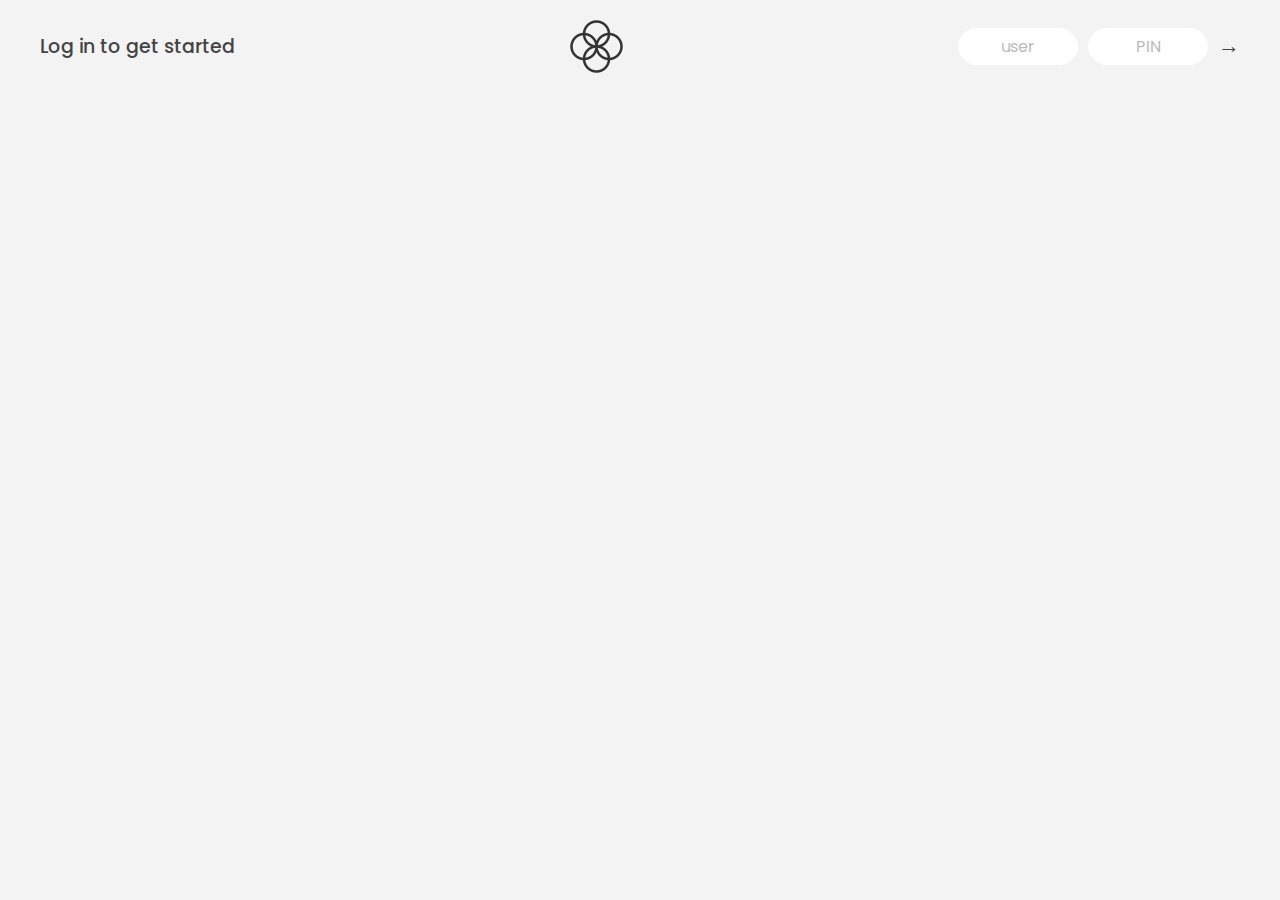
==== index.html @ 4aea22a8 "upload bankist app" ====
<!DOCTYPE html>
<html lang="en">
  <head>
    <meta charset="UTF-8" />
    <meta name="viewport" content="width=device-width, initial-scale=1.0" />
    <meta http-equiv="X-UA-Compatible" content="ie=edge" />
    <link rel="shortcut icon" type="image/png" href="/icon.png" />

    <link
      href="https://fonts.googleapis.com/css?family=Poppins:400,500,600&display=swap"
      rel="stylesheet"
    />

    <link rel="stylesheet" href="style.css" />
    <title>Bankist</title>
  </head>
  <body>
    <!-- TOP NAVIGATION -->
    <nav>
      <p class="welcome">Log in to get started</p>
      <img src="logo.png" alt="Logo" class="logo" />
      <form class="login">
        <input
          type="text"
          placeholder="user"
          class="login__input login__input--user"
        />
        <!-- In practice, use type="password" -->
        <input
          type="text"
          placeholder="PIN"
          maxlength="4"
          class="login__input login__input--pin"
        />
        <button class="login__btn">&rarr;</button>
      </form>
    </nav>

    <main class="app">
      <!-- BALANCE -->
      <div class="balance">
        <div>
          <p class="balance__label">Current balance</p>
          <p class="balance__date">
            As of <span class="date">05/03/2037</span>
          </p>
        </div>
        <p class="balance__value">0000€</p>
      </div>

      <!-- MOVEMENTS -->
      <div class="movements">
        <div class="movements__row">
          <div class="movements__type movements__type--deposit">2 deposit</div>
          <div class="movements__date">3 days ago</div>
          <div class="movements__value">4 000€</div>
        </div>
        <div class="movements__row">
          <div class="movements__type movements__type--withdrawal">
            1 withdrawal
          </div>
          <div class="movements__date">24/01/2037</div>
          <div class="movements__value">-378€</div>
        </div>
      </div>

      <!-- SUMMARY -->
      <div class="summary">
        <p class="summary__label">In</p>
        <p class="summary__value summary__value--in">0000€</p>
        <p class="summary__label">Out</p>
        <p class="summary__value summary__value--out">0000€</p>
        <p class="summary__label">Interest</p>
        <p class="summary__value summary__value--interest">0000€</p>
        <button class="btn--sort">&downarrow; SORT</button>
      </div>

      <!-- OPERATION: TRANSFERS -->
      <div class="operation operation--transfer">
        <h2>Transfer money</h2>
        <form class="form form--transfer">
          <input type="text" class="form__input form__input--to" />
          <input type="number" class="form__input form__input--amount" />
          <button class="form__btn form__btn--transfer">&rarr;</button>
          <label class="form__label">Transfer to</label>
          <label class="form__label">Amount</label>
        </form>
      </div>

      <!-- OPERATION: LOAN -->
      <div class="operation operation--loan">
        <h2>Request loan</h2>
        <form class="form form--loan">
          <input type="number" class="form__input form__input--loan-amount" />
          <button class="form__btn form__btn--loan">&rarr;</button>
          <label class="form__label form__label--loan">Amount</label>
        </form>
      </div>

      <!-- OPERATION: CLOSE -->
      <div class="operation operation--close">
        <h2>Close account</h2>
        <form class="form form--close">
          <input type="text" class="form__input form__input--user" />
          <input
            type="password"
            maxlength="6"
            class="form__input form__input--pin"
          />
          <button class="form__btn form__btn--close">&rarr;</button>
          <label class="form__label">Confirm user</label>
          <label class="form__label">Confirm PIN</label>
        </form>
      </div>

      <!-- LOGOUT TIMER -->
      <p class="logout-timer">
        You will be logged out in <span class="timer">05:00</span>
      </p>
    </main>

    <!-- <footer>
      &copy; by Jonas Schmedtmann. Don't claim as your own :)
    </footer> -->

    <script src="./script.js"></script>
  </body>
</html>
---- style.css ----
/*
 * Use this CSS to learn some intersting techniques,
 * in case you're wondering how I built the UI.
 * Have fun! 😁
 */

* {
  margin: 0;
  padding: 0;
  box-sizing: inherit;
}

html {
  font-size: 62.5%;
  box-sizing: border-box;
}

body {
  font-family: 'Poppins', sans-serif;
  color: #444;
  background-color: #f3f3f3;
  height: 100vh;
  padding: 2rem;
}

nav {
  display: flex;
  justify-content: space-between;
  align-items: center;
  padding: 0 2rem;
}

.welcome {
  font-size: 1.9rem;
  font-weight: 500;
}

.logo {
  height: 5.25rem;
}

.login {
  display: flex;
}

.login__input {
  border: none;
  padding: 0.5rem 2rem;
  font-size: 1.6rem;
  font-family: inherit;
  text-align: center;
  width: 12rem;
  border-radius: 10rem;
  margin-right: 1rem;
  color: inherit;
  border: 1px solid #fff;
  transition: all 0.3s;
}

.login__input:focus {
  outline: none;
  border: 1px solid #ccc;
}

.login__input::placeholder {
  color: #bbb;
}

.login__btn {
  border: none;
  background: none;
  font-size: 2.2rem;
  color: inherit;
  cursor: pointer;
  transition: all 0.3s;
}

.login__btn:hover,
.login__btn:focus,
.btn--sort:hover,
.btn--sort:focus {
  outline: none;
  color: #777;
}

/* MAIN */
.app {
  position: relative;
  max-width: 100rem;
  margin: 4rem auto;
  display: grid;
  grid-template-columns: 4fr 3fr;
  grid-template-rows: auto repeat(3, 15rem) auto;
  gap: 2rem;

  /* NOTE This creates the fade in/out anumation */
  opacity: 0;
  transition: all 1s;
}

.balance {
  grid-column: 1 / span 2;
  display: flex;
  align-items: flex-end;
  justify-content: space-between;
  margin-bottom: 2rem;
}

.balance__label {
  font-size: 2.2rem;
  font-weight: 500;
  margin-bottom: -0.2rem;
}

.balance__date {
  font-size: 1.4rem;
  color: #888;
}

.balance__value {
  font-size: 4.5rem;
  font-weight: 400;
}

/* MOVEMENTS */
.movements {
  grid-row: 2 / span 3;
  background-color: #fff;
  border-radius: 1rem;
  overflow: scroll;
}
.movements::-webkit-scrollbar {
  display: none;
}

.movements__row {
  padding: 2.25rem 4rem;
  display: flex;
  align-items: center;
  border-bottom: 1px solid #eee;
}

.movements__type {
  font-size: 1.1rem;
  text-transform: uppercase;
  font-weight: 500;
  color: #fff;
  padding: 0.1rem 1rem;
  border-radius: 10rem;
  margin-right: 2rem;
}

.movements__date {
  font-size: 1.1rem;
  text-transform: uppercase;
  font-weight: 500;
  color: #666;
}

.movements__type--deposit {
  background-image: linear-gradient(to top left, #39b385, #9be15d);
}

.movements__type--withdrawal {
  background-image: linear-gradient(to top left, #e52a5a, #ff585f);
}

.movements__value {
  font-size: 1.7rem;
  margin-left: auto;
}

/* SUMMARY */
.summary {
  grid-row: 5 / 6;
  display: flex;
  align-items: baseline;
  padding: 0 0.3rem;
  margin-top: 1rem;
}

.summary__label {
  font-size: 1.2rem;
  font-weight: 500;
  text-transform: uppercase;
  margin-right: 0.8rem;
}

.summary__value {
  font-size: 2.2rem;
  margin-right: 2.5rem;
}

.summary__value--in,
.summary__value--interest {
  color: #66c873;
}

.summary__value--out {
  color: #f5465d;
}

.btn--sort {
  margin-left: auto;
  border: none;
  background: none;
  font-size: 1.3rem;
  font-weight: 500;
  cursor: pointer;
}

/* OPERATIONS */
.operation {
  border-radius: 1rem;
  padding: 3rem 4rem;
  color: #333;
}

.operation--transfer {
  background-image: linear-gradient(to top left, #ffb003, #ffcb03);
}

.operation--loan {
  background-image: linear-gradient(to top left, #39b385, #9be15d);
}

.operation--close {
  background-image: linear-gradient(to top left, #e52a5a, #ff585f);
}

h2 {
  margin-bottom: 1.5rem;
  font-size: 1.7rem;
  font-weight: 600;
  color: #333;
}

.form {
  display: grid;
  grid-template-columns: 2.5fr 2.5fr 1fr;
  grid-template-rows: auto auto;
  gap: 0.4rem 1rem;
}

/* Exceptions for interst */
.form.form--loan {
  grid-template-columns: 2.5fr 1fr 2.5fr;
}
.form__label--loan {
  grid-row: 2;
}
/* End exceptions */

.form__input {
  width: 100%;
  border: none;
  background-color: rgba(255, 255, 255, 0.4);
  font-family: inherit;
  font-size: 1.5rem;
  text-align: center;
  color: #333;
  padding: 0.3rem 1rem;
  border-radius: 0.7rem;
  transition: all 0.3s;
}

.form__input:focus {
  outline: none;
  background-color: rgba(255, 255, 255, 0.6);
}

.form__label {
  font-size: 1.3rem;
  text-align: center;
}

.form__btn {
  border: none;
  border-radius: 0.7rem;
  font-size: 1.8rem;
  background-color: #fff;
  cursor: pointer;
  transition: all 0.3s;
}

.form__btn:focus {
  outline: none;
  background-color: rgba(255, 255, 255, 0.8);
}

.logout-timer {
  padding: 0 0.3rem;
  margin-top: 1.9rem;
  text-align: right;
  font-size: 1.25rem;
}

.timer {
  font-weight: 600;
}
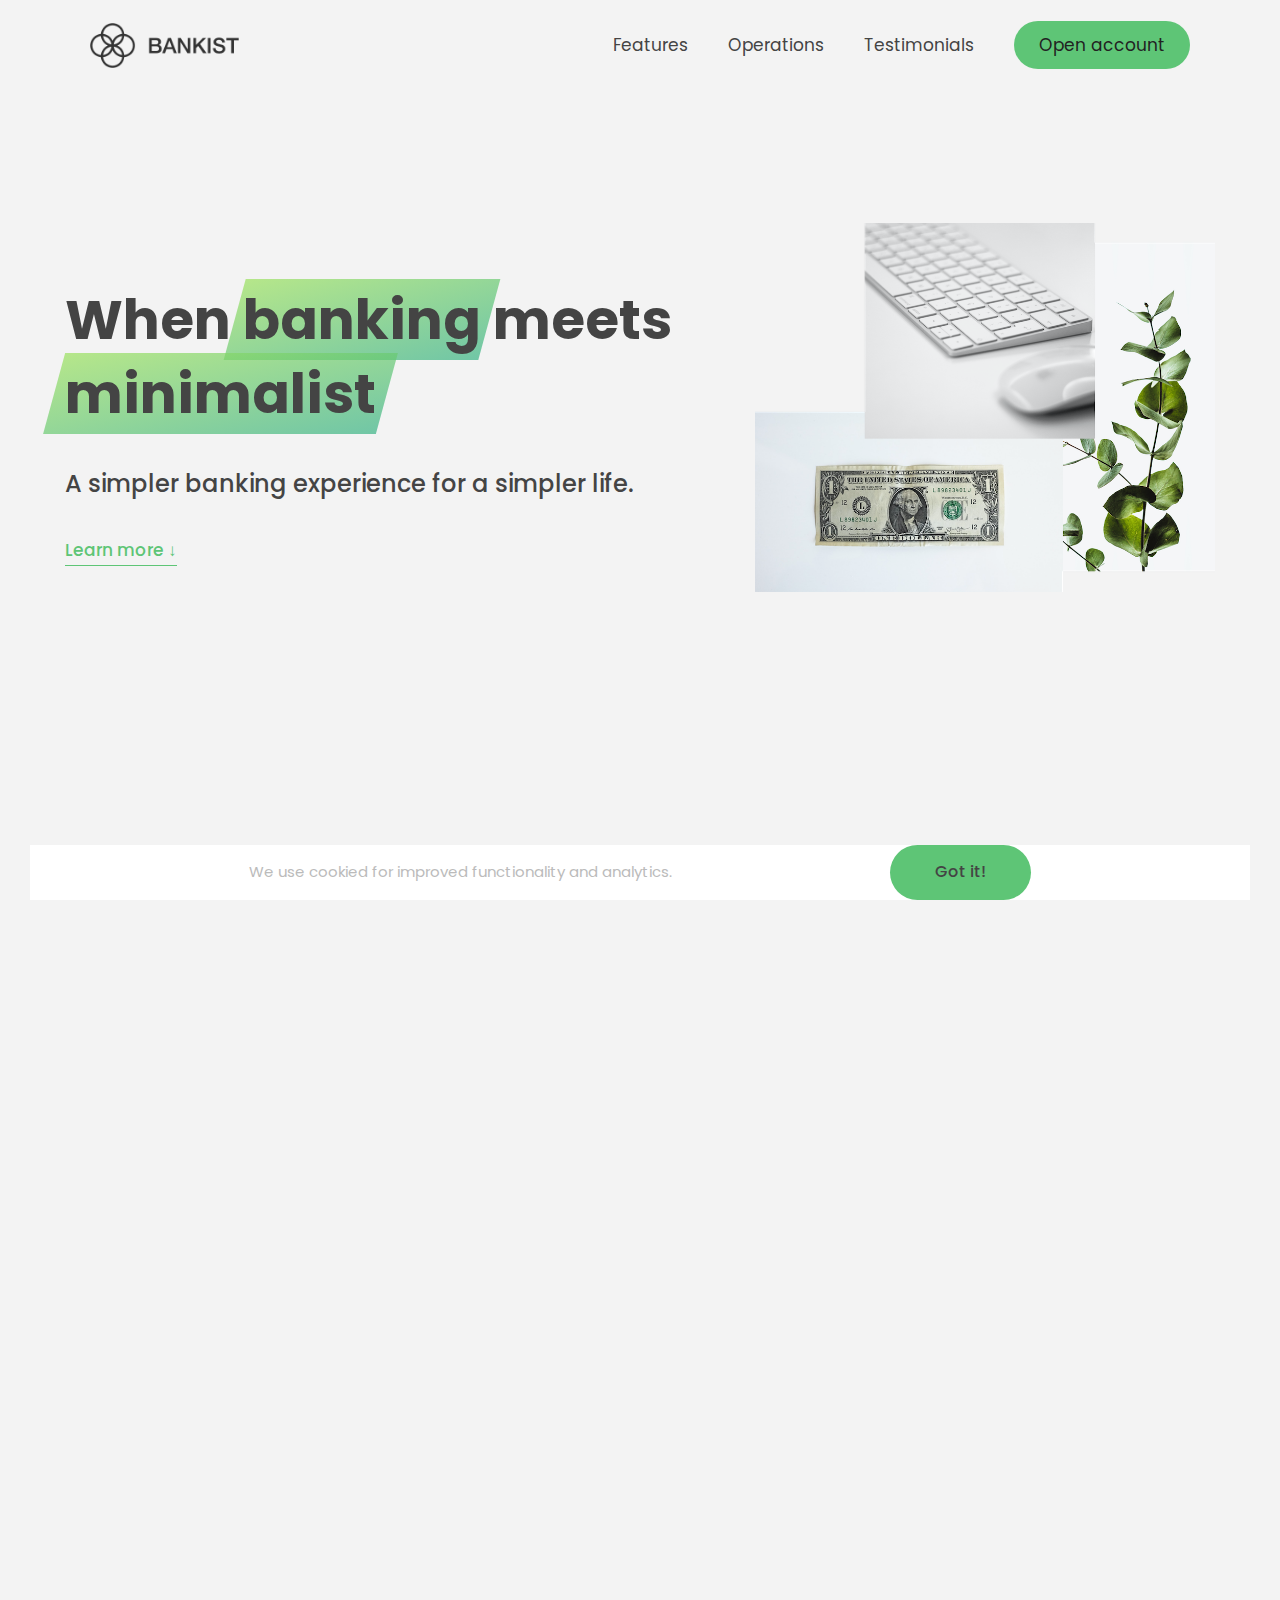
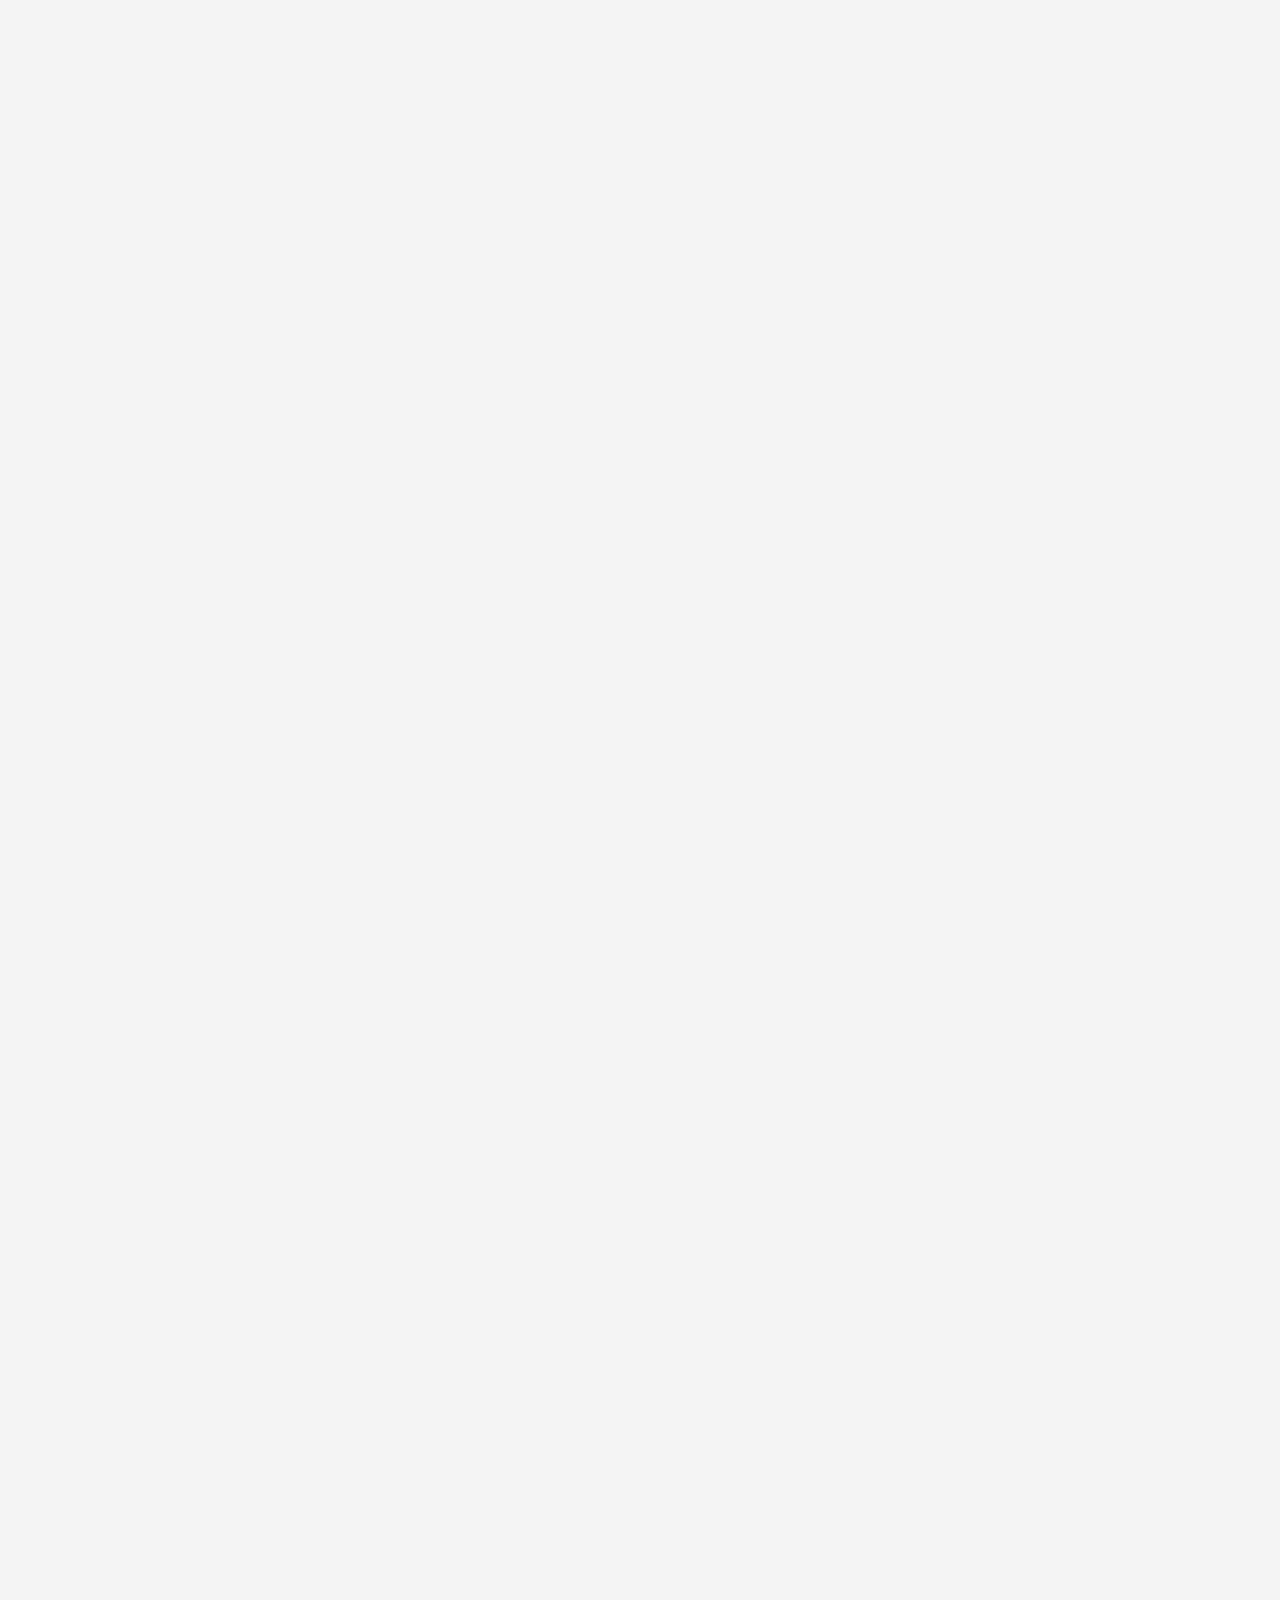
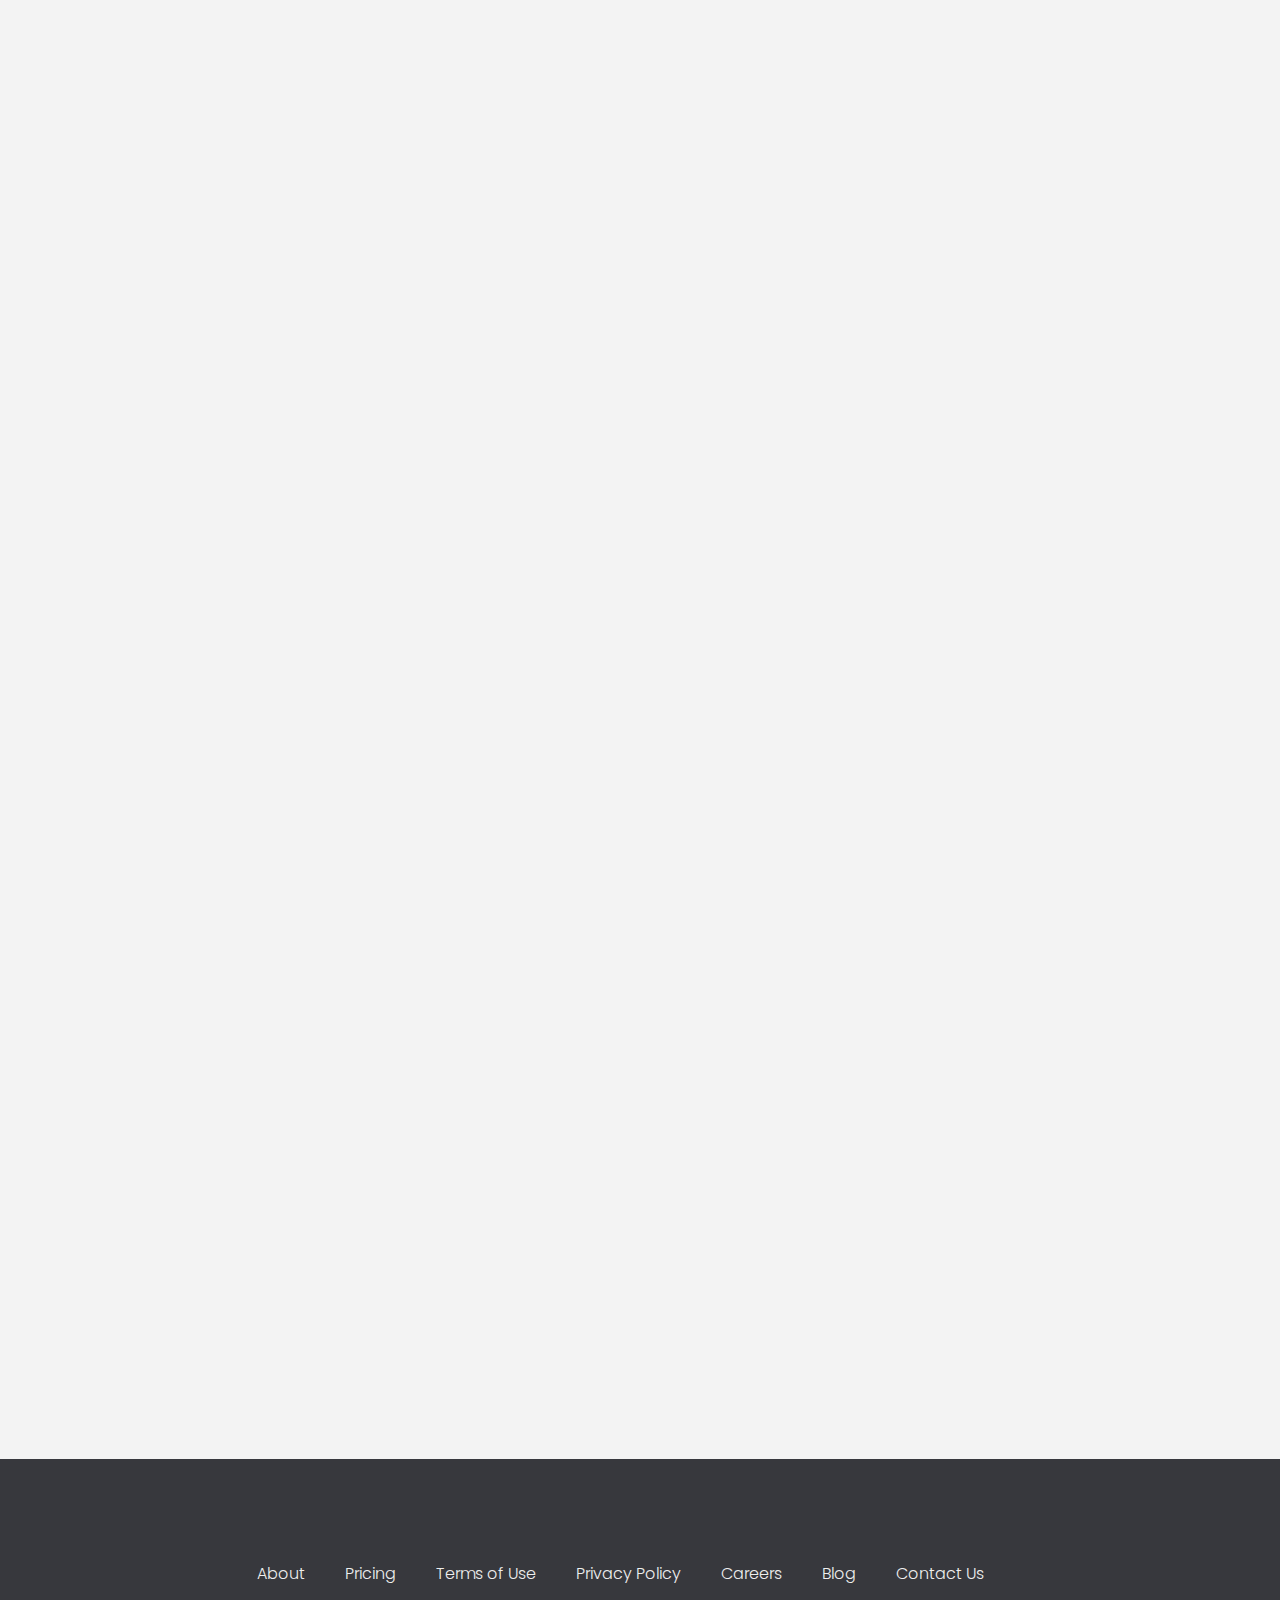
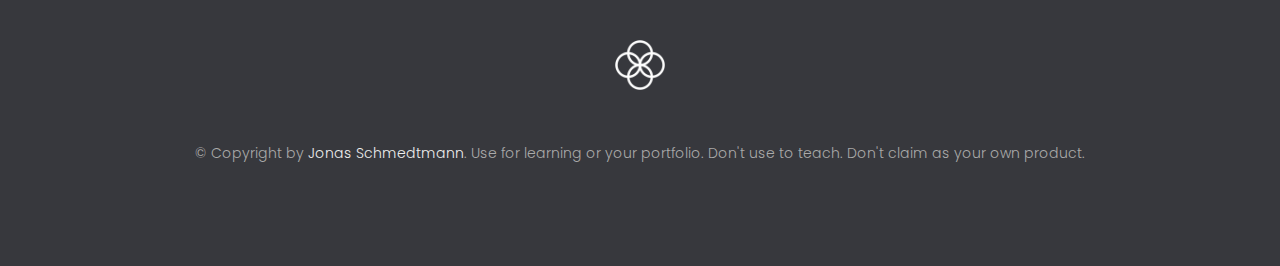
==== commit 129a7456: "make home page" ====
--- a/index.html
+++ b/index.html
@@ -4,125 +4,354 @@
     <meta charset="UTF-8" />
     <meta name="viewport" content="width=device-width, initial-scale=1.0" />
     <meta http-equiv="X-UA-Compatible" content="ie=edge" />
-    <link rel="shortcut icon" type="image/png" href="/icon.png" />
+    <link rel="shortcut icon" type="image/png" href="img/icon.png" />
 
     <link
-      href="https://fonts.googleapis.com/css?family=Poppins:400,500,600&display=swap"
+      href="https://fonts.googleapis.com/css?family=Poppins:300,400,500,600&display=swap"
       rel="stylesheet"
     />
-
-    <link rel="stylesheet" href="style.css" />
-    <title>Bankist</title>
+    <link rel="stylesheet" href="./index.css" />
+    <title>Bankist | When Banking meets Minimalist</title>
   </head>
   <body>
-    <!-- TOP NAVIGATION -->
-    <nav>
-      <p class="welcome">Log in to get started</p>
-      <img src="logo.png" alt="Logo" class="logo" />
-      <form class="login">
-        <input
-          type="text"
-          placeholder="user"
-          class="login__input login__input--user"
-        />
-        <!-- In practice, use type="password" -->
-        <input
-          type="text"
-          placeholder="PIN"
-          maxlength="4"
-          class="login__input login__input--pin"
-        />
-        <button class="login__btn">&rarr;</button>
+    <header class="header">
+      <nav class="nav">
+        <img
+          src="img/logo.png"
+          alt="Bankist logo"
+          class="nav__logo"
+          id="logo"
+        />
+        <ul class="nav__links">
+          <li class="nav__item">
+            <a class="nav__link" href="#section--1">Features</a>
+          </li>
+          <li class="nav__item">
+            <a class="nav__link" href="#section--2">Operations</a>
+          </li>
+          <li class="nav__item">
+            <a class="nav__link" href="#section--3">Testimonials</a>
+          </li>
+          <li class="nav__item">
+            <a
+              class="nav__link nav__link--btn btn--show-modal login-btn"
+              href="#"
+              >Open account</a
+            >
+          </li>
+        </ul>
+      </nav>
+
+      <div class="header__title">
+        <h1>
+          When
+          <!-- Green highlight effect -->
+          <span class="highlight">banking</span>
+          meets<br />
+          <span class="highlight">minimalist</span>
+        </h1>
+        <h4>A simpler banking experience for a simpler life.</h4>
+        <button class="btn--text btn--scroll-to">Learn more &DownArrow;</button>
+        <img
+          src="img/hero.png"
+          class="header__img"
+          alt="Minimalist bank items"
+        />
+      </div>
+    </header>
+
+    <section class="section" id="section--1">
+      <div class="section__title">
+        <h2 class="section__description">Features</h2>
+        <h3 class="section__header">
+          Everything you need in a modern bank and more.
+        </h3>
+      </div>
+
+      <div class="features">
+        <img
+          src="img/digital-lazy.jpg"
+          data-src="img/digital.jpg"
+          alt="Computer"
+          class="features__img lazy-img"
+        />
+        <div class="features__feature">
+          <div class="features__icon">
+            <svg>
+              <use xlink:href="img/icons.svg#icon-monitor"></use>
+            </svg>
+          </div>
+          <h5 class="features__header">100% digital bank</h5>
+          <p>
+            Lorem ipsum dolor sit amet consectetur adipisicing elit. Unde alias
+            sint quos? Accusantium a fugiat porro reiciendis saepe quibusdam
+            debitis ducimus.
+          </p>
+        </div>
+
+        <div class="features__feature">
+          <div class="features__icon">
+            <svg>
+              <use xlink:href="img/icons.svg#icon-trending-up"></use>
+            </svg>
+          </div>
+          <h5 class="features__header">Watch your money grow</h5>
+          <p>
+            Nesciunt quos autem dolorum voluptates cum dolores dicta fuga
+            inventore ab? Nulla incidunt eius numquam sequi iste pariatur
+            quibusdam!
+          </p>
+        </div>
+        <img
+          src="img/grow-lazy.jpg"
+          data-src="img/grow.jpg"
+          alt="Plant"
+          class="features__img lazy-img"
+        />
+
+        <img
+          src="img/card-lazy.jpg"
+          data-src="img/card.jpg"
+          alt="Credit card"
+          class="features__img lazy-img"
+        />
+        <div class="features__feature">
+          <div class="features__icon">
+            <svg>
+              <use xlink:href="img/icons.svg#icon-credit-card"></use>
+            </svg>
+          </div>
+          <h5 class="features__header">Free debit card included</h5>
+          <p>
+            Quasi, fugit in cumque cupiditate reprehenderit debitis animi enim
+            eveniet consequatur odit quam quos possimus assumenda dicta fuga
+            inventore ab.
+          </p>
+        </div>
+      </div>
+    </section>
+
+    <section class="section" id="section--2">
+      <div class="section__title">
+        <h2 class="section__description">Operations</h2>
+        <h3 class="section__header">
+          Everything as simple as possible, but no simpler.
+        </h3>
+      </div>
+
+      <div class="operations">
+        <div class="operations__tab-container">
+          <button
+            class="btn operations__tab operations__tab--1 operations__tab--active"
+            data-tab="1"
+          >
+            <span>01</span>Instant Transfers
+          </button>
+          <button class="btn operations__tab operations__tab--2" data-tab="2">
+            <span>02</span>Instant Loans
+          </button>
+          <button class="btn operations__tab operations__tab--3" data-tab="3">
+            <span>03</span>Instant Closing
+          </button>
+        </div>
+        <div
+          class="operations__content operations__content--1 operations__content--active"
+        >
+          <div class="operations__icon operations__icon--1">
+            <svg>
+              <use xlink:href="img/icons.svg#icon-upload"></use>
+            </svg>
+          </div>
+          <h5 class="operations__header">
+            Tranfser money to anyone, instantly! No fees, no BS.
+          </h5>
+          <p>
+            Lorem ipsum dolor sit amet, consectetur adipisicing elit, sed do
+            eiusmod tempor incididunt ut labore et dolore magna aliqua. Ut enim
+            ad minim veniam, quis nostrud exercitation ullamco laboris nisi ut
+            aliquip ex ea commodo consequat.
+          </p>
+        </div>
+
+        <div class="operations__content operations__content--2">
+          <div class="operations__icon operations__icon--2">
+            <svg>
+              <use xlink:href="img/icons.svg#icon-home"></use>
+            </svg>
+          </div>
+          <h5 class="operations__header">
+            Buy a home or make your dreams come true, with instant loans.
+          </h5>
+          <p>
+            Duis aute irure dolor in reprehenderit in voluptate velit esse
+            cillum dolore eu fugiat nulla pariatur. Excepteur sint occaecat
+            cupidatat non proident, sunt in culpa qui officia deserunt mollit
+            anim id est laborum.
+          </p>
+        </div>
+        <div class="operations__content operations__content--3">
+          <div class="operations__icon operations__icon--3">
+            <svg>
+              <use xlink:href="img/icons.svg#icon-user-x"></use>
+            </svg>
+          </div>
+          <h5 class="operations__header">
+            No longer need your account? No problem! Close it instantly.
+          </h5>
+          <p>
+            Excepteur sint occaecat cupidatat non proident, sunt in culpa qui
+            officia deserunt mollit anim id est laborum. Ut enim ad minim
+            veniam, quis nostrud exercitation ullamco laboris nisi ut aliquip ex
+            ea commodo consequat.
+          </p>
+        </div>
+      </div>
+    </section>
+
+    <section class="section" id="section--3">
+      <div class="section__title section__title--testimonials">
+        <h2 class="section__description">Not sure yet?</h2>
+        <h3 class="section__header">
+          Millions of Bankists are already making their lifes simpler.
+        </h3>
+      </div>
+
+      <div class="slider">
+        <div class="slide slide--1">
+          <div class="testimonial">
+            <h5 class="testimonial__header">Best financial decision ever!</h5>
+            <blockquote class="testimonial__text">
+              Lorem ipsum dolor sit, amet consectetur adipisicing elit.
+              Accusantium quas quisquam non? Quas voluptate nulla minima
+              deleniti optio ullam nesciunt, numquam corporis et asperiores
+              laboriosam sunt, praesentium suscipit blanditiis. Necessitatibus
+              id alias reiciendis, perferendis facere pariatur dolore veniam
+              autem esse non voluptatem saepe provident nihil molestiae.
+            </blockquote>
+            <address class="testimonial__author">
+              <img src="img/user-1.jpg" alt="" class="testimonial__photo" />
+              <h6 class="testimonial__name">Aarav Lynn</h6>
+              <p class="testimonial__location">San Francisco, USA</p>
+            </address>
+          </div>
+        </div>
+
+        <div class="slide slide--2">
+          <div class="testimonial">
+            <h5 class="testimonial__header">
+              The last step to becoming a complete minimalist
+            </h5>
+            <blockquote class="testimonial__text">
+              Quisquam itaque deserunt ullam, quia ea repellendus provident,
+              ducimus neque ipsam modi voluptatibus doloremque, corrupti
+              laborum. Incidunt numquam perferendis veritatis neque repellendus.
+              Lorem, ipsum dolor sit amet consectetur adipisicing elit. Illo
+              deserunt exercitationem deleniti.
+            </blockquote>
+            <address class="testimonial__author">
+              <img src="img/user-2.jpg" alt="" class="testimonial__photo" />
+              <h6 class="testimonial__name">Miyah Miles</h6>
+              <p class="testimonial__location">London, UK</p>
+            </address>
+          </div>
+        </div>
+
+        <div class="slide slide--3">
+          <div class="testimonial">
+            <h5 class="testimonial__header">
+              Finally free from old-school banks
+            </h5>
+            <blockquote class="testimonial__text">
+              Debitis, nihil sit minus suscipit magni aperiam vel tenetur
+              incidunt commodi architecto numquam omnis nulla autem,
+              necessitatibus blanditiis modi similique quidem. Odio aliquam
+              culpa dicta beatae quod maiores ipsa minus consequatur error sunt,
+              deleniti saepe aliquid quos inventore sequi. Necessitatibus id
+              alias reiciendis, perferendis facere.
+            </blockquote>
+            <address class="testimonial__author">
+              <img src="img/user-3.jpg" alt="" class="testimonial__photo" />
+              <h6 class="testimonial__name">Francisco Gomes</h6>
+              <p class="testimonial__location">Lisbon, Portugal</p>
+            </address>
+          </div>
+        </div>
+
+        <!-- <div class="slide"><img src="img/img-1.jpg" alt="Photo 1" /></div>
+        <div class="slide"><img src="img/img-2.jpg" alt="Photo 2" /></div>
+        <div class="slide"><img src="img/img-3.jpg" alt="Photo 3" /></div>
+        <div class="slide"><img src="img/img-4.jpg" alt="Photo 4" /></div> -->
+        <button class="slider__btn slider__btn--left">&larr;</button>
+        <button class="slider__btn slider__btn--right">&rarr;</button>
+        <div class="dots"></div>
+      </div>
+    </section>
+
+    <section class="section section--sign-up">
+      <div class="section__title">
+        <h3 class="section__header">
+          The best day to join Bankist was one year ago. The second best is
+          today!
+        </h3>
+      </div>
+      <button class="btn btn--show-modal">Open your free account today!</button>
+    </section>
+
+    <footer class="footer">
+      <ul class="footer__nav">
+        <li class="footer__item">
+          <a class="footer__link" href="#">About</a>
+        </li>
+        <li class="footer__item">
+          <a class="footer__link" href="#">Pricing</a>
+        </li>
+        <li class="footer__item">
+          <a class="footer__link" href="#">Terms of Use</a>
+        </li>
+        <li class="footer__item">
+          <a class="footer__link" href="#">Privacy Policy</a>
+        </li>
+        <li class="footer__item">
+          <a class="footer__link" href="#">Careers</a>
+        </li>
+        <li class="footer__item">
+          <a class="footer__link" href="#">Blog</a>
+        </li>
+        <li class="footer__item">
+          <a class="footer__link" href="#">Contact Us</a>
+        </li>
+      </ul>
+      <img src="img/icon.png" alt="Logo" class="footer__logo" />
+      <p class="footer__copyright">
+        &copy; Copyright by
+        <a
+          class="footer__link twitter-link"
+          target="_blank"
+          href="https://twitter.com/jonasschmedtman"
+          >Jonas Schmedtmann</a
+        >. Use for learning or your portfolio. Don't use to teach. Don't claim
+        as your own product.
+      </p>
+    </footer>
+
+    <div class="modal hidden">
+      <button class="btn--close-modal">&times;</button>
+      <h2 class="modal__header">
+        Open your bank account <br />
+        in just <span class="highlight">5 minutes</span>
+      </h2>
+      <form class="modal__form">
+        <label>First Name</label>
+        <input type="text" class="firstname" />
+        <label>Last Name</label>
+        <input type="text" class="lastname" />
+        <label>Email Address</label>
+        <input type="email" class="email" />
+        <button class="btn btn-login">Next step &rarr;</button>
       </form>
-    </nav>
-
-    <main class="app">
-      <!-- BALANCE -->
-      <div class="balance">
-        <div>
-          <p class="balance__label">Current balance</p>
-          <p class="balance__date">
-            As of <span class="date">05/03/2037</span>
-          </p>
-        </div>
-        <p class="balance__value">0000€</p>
-      </div>
-
-      <!-- MOVEMENTS -->
-      <div class="movements">
-        <div class="movements__row">
-          <div class="movements__type movements__type--deposit">2 deposit</div>
-          <div class="movements__date">3 days ago</div>
-          <div class="movements__value">4 000€</div>
-        </div>
-        <div class="movements__row">
-          <div class="movements__type movements__type--withdrawal">
-            1 withdrawal
-          </div>
-          <div class="movements__date">24/01/2037</div>
-          <div class="movements__value">-378€</div>
-        </div>
-      </div>
-
-      <!-- SUMMARY -->
-      <div class="summary">
-        <p class="summary__label">In</p>
-        <p class="summary__value summary__value--in">0000€</p>
-        <p class="summary__label">Out</p>
-        <p class="summary__value summary__value--out">0000€</p>
-        <p class="summary__label">Interest</p>
-        <p class="summary__value summary__value--interest">0000€</p>
-        <button class="btn--sort">&downarrow; SORT</button>
-      </div>
-
-      <!-- OPERATION: TRANSFERS -->
-      <div class="operation operation--transfer">
-        <h2>Transfer money</h2>
-        <form class="form form--transfer">
-          <input type="text" class="form__input form__input--to" />
-          <input type="number" class="form__input form__input--amount" />
-          <button class="form__btn form__btn--transfer">&rarr;</button>
-          <label class="form__label">Transfer to</label>
-          <label class="form__label">Amount</label>
-        </form>
-      </div>
-
-      <!-- OPERATION: LOAN -->
-      <div class="operation operation--loan">
-        <h2>Request loan</h2>
-        <form class="form form--loan">
-          <input type="number" class="form__input form__input--loan-amount" />
-          <button class="form__btn form__btn--loan">&rarr;</button>
-          <label class="form__label form__label--loan">Amount</label>
-        </form>
-      </div>
-
-      <!-- OPERATION: CLOSE -->
-      <div class="operation operation--close">
-        <h2>Close account</h2>
-        <form class="form form--close">
-          <input type="text" class="form__input form__input--user" />
-          <input
-            type="password"
-            maxlength="6"
-            class="form__input form__input--pin"
-          />
-          <button class="form__btn form__btn--close">&rarr;</button>
-          <label class="form__label">Confirm user</label>
-          <label class="form__label">Confirm PIN</label>
-        </form>
-      </div>
-
-      <!-- LOGOUT TIMER -->
-      <p class="logout-timer">
-        You will be logged out in <span class="timer">05:00</span>
-      </p>
-    </main>
-
-    <!-- <footer>
-      &copy; by Jonas Schmedtmann. Don't claim as your own :)
-    </footer> -->
-
-    <script src="./script.js"></script>
+    </div>
+    <div class="overlay hidden"></div>
+
+    <script src="./index.js"></script>
   </body>
 </html>
--- a/index.css
+++ b/index.css
@@ -0,0 +1,678 @@
+/* The page is NOT responsive. You can implement responsiveness yourself if you wanna have some fun 😃 */
+
+:root {
+  --color-primary: #5ec576;
+  --color-secondary: #ffcb03;
+  --color-tertiary: #ff585f;
+  --color-primary-darker: #4bbb7d;
+  --color-secondary-darker: #ffbb00;
+  --color-tertiary-darker: #fd424b;
+  --color-primary-opacity: #5ec5763a;
+  --color-secondary-opacity: #ffcd0331;
+  --color-tertiary-opacity: #ff58602d;
+  --gradient-primary: linear-gradient(to top left, #39b385, #9be15d);
+  --gradient-secondary: linear-gradient(to top left, #ffb003, #ffcb03);
+}
+
+* {
+  margin: 0;
+  padding: 0;
+  box-sizing: inherit;
+}
+
+html {
+  font-size: 62.5%;
+  box-sizing: border-box;
+}
+
+body {
+  font-family: "Poppins", sans-serif;
+  font-weight: 300;
+  color: #444;
+  line-height: 1.9;
+  background-color: #f3f3f3;
+}
+
+/* GENERAL ELEMENTS */
+.section {
+  padding: 15rem 3rem;
+  border-top: 1px solid #ddd;
+
+  transition: transform 1s, opacity 1s;
+}
+
+.section--hidden {
+  opacity: 0;
+  transform: translateY(8rem);
+}
+
+.section__title {
+  max-width: 80rem;
+  margin: 0 auto 8rem auto;
+}
+
+.section__description {
+  font-size: 1.8rem;
+  font-weight: 600;
+  text-transform: uppercase;
+  color: var(--color-primary);
+  margin-bottom: 1rem;
+}
+
+.section__header {
+  font-size: 4rem;
+  line-height: 1.3;
+  font-weight: 500;
+}
+
+.btn {
+  display: inline-block;
+  background-color: var(--color-primary);
+  font-size: 1.6rem;
+  font-family: inherit;
+  font-weight: 500;
+  border: none;
+  padding: 1.25rem 4.5rem;
+  border-radius: 10rem;
+  cursor: pointer;
+  transition: all 0.3s;
+}
+
+.btn:hover {
+  background-color: var(--color-primary-darker);
+}
+
+.btn--text {
+  display: inline-block;
+  background: none;
+  font-size: 1.7rem;
+  font-family: inherit;
+  font-weight: 500;
+  color: var(--color-primary);
+  border: none;
+  border-bottom: 1px solid currentColor;
+  padding-bottom: 2px;
+  cursor: pointer;
+  transition: all 0.3s;
+}
+
+p {
+  color: #666;
+}
+
+/* This is BAD for accessibility! Don't do in the real world! */
+button:focus {
+  outline: none;
+}
+
+img {
+  transition: filter 0.5s;
+}
+
+.lazy-img {
+  filter: blur(20px);
+}
+
+/* NAVIGATION */
+.nav {
+  display: flex;
+  justify-content: space-between;
+  align-items: center;
+  height: 9rem;
+  width: 100%;
+  padding: 0 6rem;
+  z-index: 100;
+}
+
+/* nav and stickly class at the same time */
+.nav.sticky {
+  position: fixed;
+  background-color: rgba(255, 255, 255, 0.95);
+}
+
+.nav__logo {
+  height: 4.5rem;
+  transition: all 0.3s;
+}
+
+.nav__links {
+  display: flex;
+  align-items: center;
+  list-style: none;
+}
+
+.nav__item {
+  margin-left: 4rem;
+}
+
+.nav__link:link,
+.nav__link:visited {
+  font-size: 1.7rem;
+  font-weight: 400;
+  color: inherit;
+  text-decoration: none;
+  display: block;
+  transition: all 0.3s;
+}
+
+.nav__link--btn:link,
+.nav__link--btn:visited {
+  padding: 0.8rem 2.5rem;
+  border-radius: 3rem;
+  background-color: var(--color-primary);
+  color: #222;
+}
+
+.nav__link--btn:hover,
+.nav__link--btn:active {
+  color: inherit;
+  background-color: var(--color-primary-darker);
+  color: #333;
+}
+
+/* HEADER */
+.header {
+  padding: 0 3rem;
+  height: 100vh;
+  display: flex;
+  flex-direction: column;
+  align-items: center;
+}
+
+.header__title {
+  flex: 1;
+
+  max-width: 115rem;
+  display: grid;
+  grid-template-columns: 3fr 2fr;
+  row-gap: 3rem;
+  align-content: center;
+  justify-content: center;
+
+  align-items: start;
+  justify-items: start;
+}
+
+h1 {
+  font-size: 5.5rem;
+  line-height: 1.35;
+}
+
+h4 {
+  font-size: 2.4rem;
+  font-weight: 500;
+}
+
+.header__img {
+  width: 100%;
+  grid-column: 2 / 3;
+  grid-row: 1 / span 4;
+  transform: translateY(-6rem);
+}
+
+.highlight {
+  position: relative;
+}
+
+.highlight::after {
+  display: block;
+  content: "";
+  position: absolute;
+  bottom: 0;
+  left: 0;
+  height: 100%;
+  width: 100%;
+  z-index: -1;
+  opacity: 0.7;
+  transform: scale(1.07, 1.05) skewX(-15deg);
+  background-image: var(--gradient-primary);
+}
+
+/* FEATURES */
+.features {
+  display: grid;
+  grid-template-columns: 1fr 1fr;
+  gap: 4rem;
+  margin: 0 12rem;
+}
+
+.features__img {
+  width: 100%;
+}
+
+.features__feature {
+  align-self: center;
+  justify-self: center;
+  width: 70%;
+  font-size: 1.5rem;
+}
+
+.features__icon {
+  display: flex;
+  align-items: center;
+  justify-content: center;
+  background-color: var(--color-primary-opacity);
+  height: 5.5rem;
+  width: 5.5rem;
+  border-radius: 50%;
+  margin-bottom: 2rem;
+}
+
+.features__icon svg {
+  height: 2.5rem;
+  width: 2.5rem;
+  fill: var(--color-primary);
+}
+
+.features__header {
+  font-size: 2rem;
+  margin-bottom: 1rem;
+}
+
+/* OPERATIONS */
+.operations {
+  max-width: 100rem;
+  margin: 12rem auto 0 auto;
+
+  background-color: #fff;
+}
+
+.operations__tab-container {
+  display: flex;
+  justify-content: center;
+}
+
+.operations__tab {
+  margin-right: 2.5rem;
+  transform: translateY(-50%);
+}
+
+.operations__tab span {
+  margin-right: 1rem;
+  font-weight: 600;
+  display: inline-block;
+}
+
+.operations__tab--1 {
+  background-color: var(--color-secondary);
+}
+
+.operations__tab--1:hover {
+  background-color: var(--color-secondary-darker);
+}
+
+.operations__tab--3 {
+  background-color: var(--color-tertiary);
+  margin: 0;
+}
+
+.operations__tab--3:hover {
+  background-color: var(--color-tertiary-darker);
+}
+
+.operations__tab--active {
+  transform: translateY(-66%);
+}
+
+.operations__content {
+  display: none;
+
+  /* JUST PRESENTATIONAL */
+  font-size: 1.7rem;
+  padding: 2.5rem 7rem 6.5rem 7rem;
+}
+
+.operations__content--active {
+  display: grid;
+  grid-template-columns: 7rem 1fr;
+  column-gap: 3rem;
+  row-gap: 0.5rem;
+}
+
+.operations__header {
+  font-size: 2.25rem;
+  font-weight: 500;
+  align-self: center;
+}
+
+.operations__icon {
+  display: flex;
+  align-items: center;
+  justify-content: center;
+  height: 7rem;
+  width: 7rem;
+  border-radius: 50%;
+}
+
+.operations__icon svg {
+  height: 2.75rem;
+  width: 2.75rem;
+}
+
+.operations__content p {
+  grid-column: 2;
+}
+
+.operations__icon--1 {
+  background-color: var(--color-secondary-opacity);
+}
+.operations__icon--2 {
+  background-color: var(--color-primary-opacity);
+}
+.operations__icon--3 {
+  background-color: var(--color-tertiary-opacity);
+}
+.operations__icon--1 svg {
+  fill: var(--color-secondary-darker);
+}
+.operations__icon--2 svg {
+  fill: var(--color-primary);
+}
+.operations__icon--3 svg {
+  fill: var(--color-tertiary);
+}
+
+/* SLIDER */
+.slider {
+  max-width: 100rem;
+  height: 50rem;
+  margin: 0 auto;
+  position: relative;
+
+  /* IN THE END */
+  overflow: hidden;
+}
+
+.slide {
+  position: absolute;
+  top: 0;
+  width: 100%;
+  height: 50rem;
+
+  display: flex;
+  align-items: center;
+  justify-content: center;
+
+  /* THIS creates the animation! */
+  transition: transform 1s;
+}
+
+.slide > img {
+  /* Only for images that have different size than slide */
+  width: 100%;
+  height: 100%;
+  object-fit: cover;
+}
+
+.slider__btn {
+  position: absolute;
+  top: 50%;
+  z-index: 10;
+
+  border: none;
+  background: rgba(255, 255, 255, 0.7);
+  font-family: inherit;
+  color: #333;
+  border-radius: 50%;
+  height: 5.5rem;
+  width: 5.5rem;
+  font-size: 3.25rem;
+  cursor: pointer;
+}
+
+.slider__btn--left {
+  left: 6%;
+  transform: translate(-50%, -50%);
+}
+
+.slider__btn--right {
+  right: 6%;
+  transform: translate(50%, -50%);
+}
+
+.dots {
+  position: absolute;
+  bottom: 5%;
+  left: 50%;
+  transform: translateX(-50%);
+  display: flex;
+}
+
+.dots__dot {
+  border: none;
+  background-color: #b9b9b9;
+  opacity: 0.7;
+  height: 1rem;
+  width: 1rem;
+  border-radius: 50%;
+  margin-right: 1.75rem;
+  cursor: pointer;
+  transition: all 0.5s;
+
+  /* Only necessary when overlying images */
+  /* box-shadow: 0 0.6rem 1.5rem rgba(0, 0, 0, 0.7); */
+}
+
+.dots__dot:last-child {
+  margin: 0;
+}
+
+.dots__dot--active {
+  /* background-color: #fff; */
+  background-color: #888;
+  opacity: 1;
+}
+
+/* TESTIMONIALS */
+.testimonial {
+  width: 65%;
+  position: relative;
+}
+
+.testimonial::before {
+  content: "\201C";
+  position: absolute;
+  top: -5.7rem;
+  left: -6.8rem;
+  line-height: 1;
+  font-size: 20rem;
+  font-family: inherit;
+  color: var(--color-primary);
+  z-index: -1;
+}
+
+.testimonial__header {
+  font-size: 2.25rem;
+  font-weight: 500;
+  margin-bottom: 1.5rem;
+}
+
+.testimonial__text {
+  font-size: 1.7rem;
+  margin-bottom: 3.5rem;
+  color: #666;
+}
+
+.testimonial__author {
+  margin-left: 3rem;
+  font-style: normal;
+
+  display: grid;
+  grid-template-columns: 6.5rem 1fr;
+  column-gap: 2rem;
+}
+
+.testimonial__photo {
+  grid-row: 1 / span 2;
+  width: 6.5rem;
+  border-radius: 50%;
+}
+
+.testimonial__name {
+  font-size: 1.7rem;
+  font-weight: 500;
+  align-self: end;
+  margin: 0;
+}
+
+.testimonial__location {
+  font-size: 1.5rem;
+}
+
+.section__title--testimonials {
+  margin-bottom: 4rem;
+}
+
+/* SIGNUP */
+.section--sign-up {
+  background-color: #37383d;
+  border-top: none;
+  border-bottom: 1px solid #444;
+  text-align: center;
+  padding: 10rem 3rem;
+}
+
+.section--sign-up .section__header {
+  color: #fff;
+  text-align: center;
+}
+
+.section--sign-up .section__title {
+  margin-bottom: 6rem;
+}
+
+.section--sign-up .btn {
+  font-size: 1.9rem;
+  padding: 2rem 5rem;
+}
+
+/* FOOTER */
+.footer {
+  padding: 10rem 3rem;
+  background-color: #37383d;
+}
+
+.footer__nav {
+  list-style: none;
+  display: flex;
+  justify-content: center;
+  margin-bottom: 5rem;
+}
+
+.footer__item {
+  margin-right: 4rem;
+}
+
+.footer__link {
+  font-size: 1.6rem;
+  color: #eee;
+  text-decoration: none;
+}
+
+.footer__logo {
+  height: 5rem;
+  display: block;
+  margin: 0 auto;
+  margin-bottom: 5rem;
+}
+
+.footer__copyright {
+  font-size: 1.4rem;
+  color: #aaa;
+  text-align: center;
+}
+
+.footer__copyright .footer__link {
+  font-size: 1.4rem;
+}
+
+/* MODAL WINDOW */
+.modal {
+  position: fixed;
+  top: 50%;
+  left: 50%;
+  transform: translate(-50%, -50%);
+  max-width: 60rem;
+  background-color: #f3f3f3;
+  padding: 5rem 6rem;
+  box-shadow: 0 4rem 6rem rgba(0, 0, 0, 0.3);
+  z-index: 1000;
+  transition: all 0.5s;
+}
+
+.overlay {
+  position: fixed;
+  top: 0;
+  left: 0;
+  width: 100%;
+  height: 100%;
+  background-color: rgba(0, 0, 0, 0.5);
+  backdrop-filter: blur(4px);
+  z-index: 100;
+  transition: all 0.5s;
+}
+
+.modal__header {
+  font-size: 3.25rem;
+  margin-bottom: 4.5rem;
+  line-height: 1.5;
+}
+
+.modal__form {
+  margin: 0 3rem;
+  display: grid;
+  grid-template-columns: 1fr 2fr;
+  align-items: center;
+  gap: 2.5rem;
+}
+
+.modal__form label {
+  font-size: 1.7rem;
+  font-weight: 500;
+}
+
+.modal__form input {
+  font-size: 1.7rem;
+  padding: 1rem 1.5rem;
+  border: 1px solid #ddd;
+  border-radius: 0.5rem;
+}
+
+.modal__form button {
+  grid-column: 1 / span 2;
+  justify-self: center;
+  margin-top: 1rem;
+}
+
+.btn--close-modal {
+  font-family: inherit;
+  color: inherit;
+  position: absolute;
+  top: 0.5rem;
+  right: 2rem;
+  font-size: 4rem;
+  cursor: pointer;
+  border: none;
+  background: none;
+}
+
+.hidden {
+  visibility: hidden;
+  opacity: 0;
+}
+
+/* COOKIE MESSAGE */
+.cookie-message {
+  display: flex;
+  align-items: center;
+  justify-content: space-evenly;
+  width: 100%;
+  background-color: white;
+  color: #bbb;
+  font-size: 1.5rem;
+  font-weight: 400;
+}
+
+.btn--close-cookie {
+  color: #444;
+}
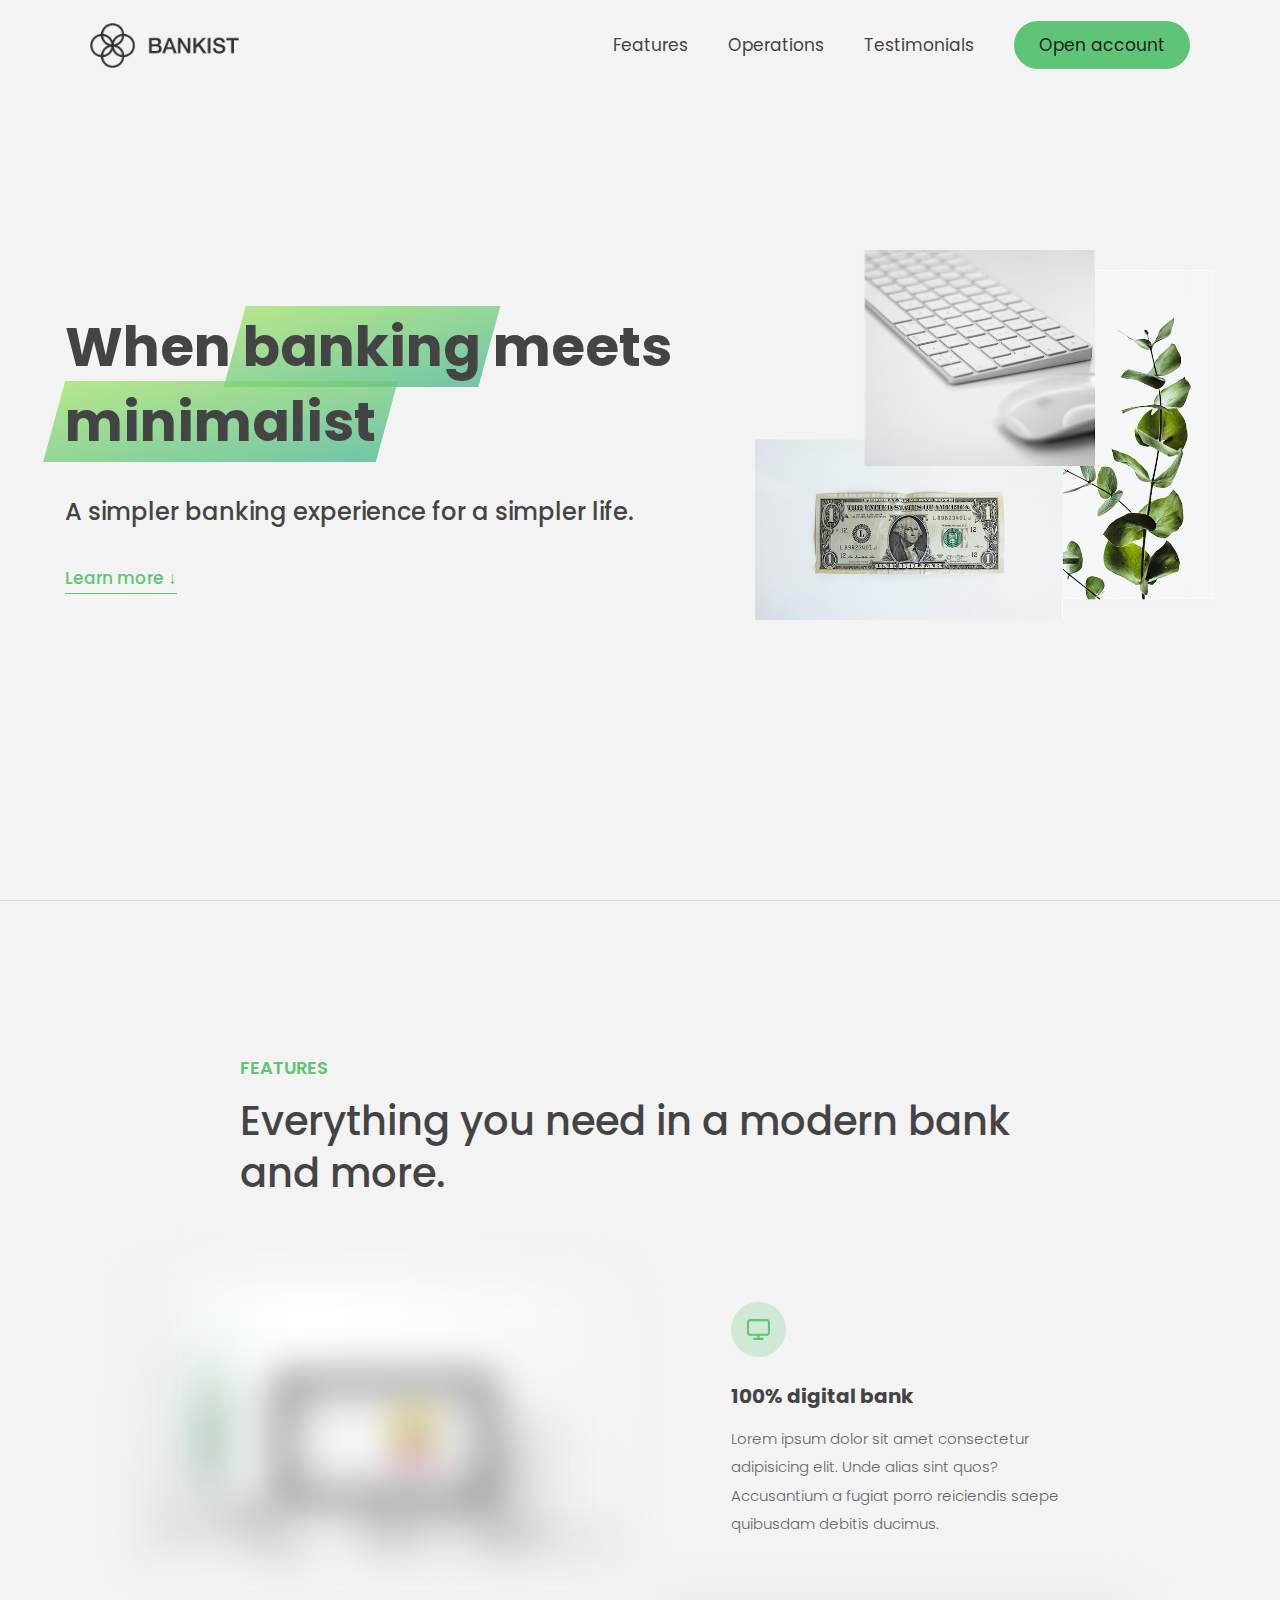
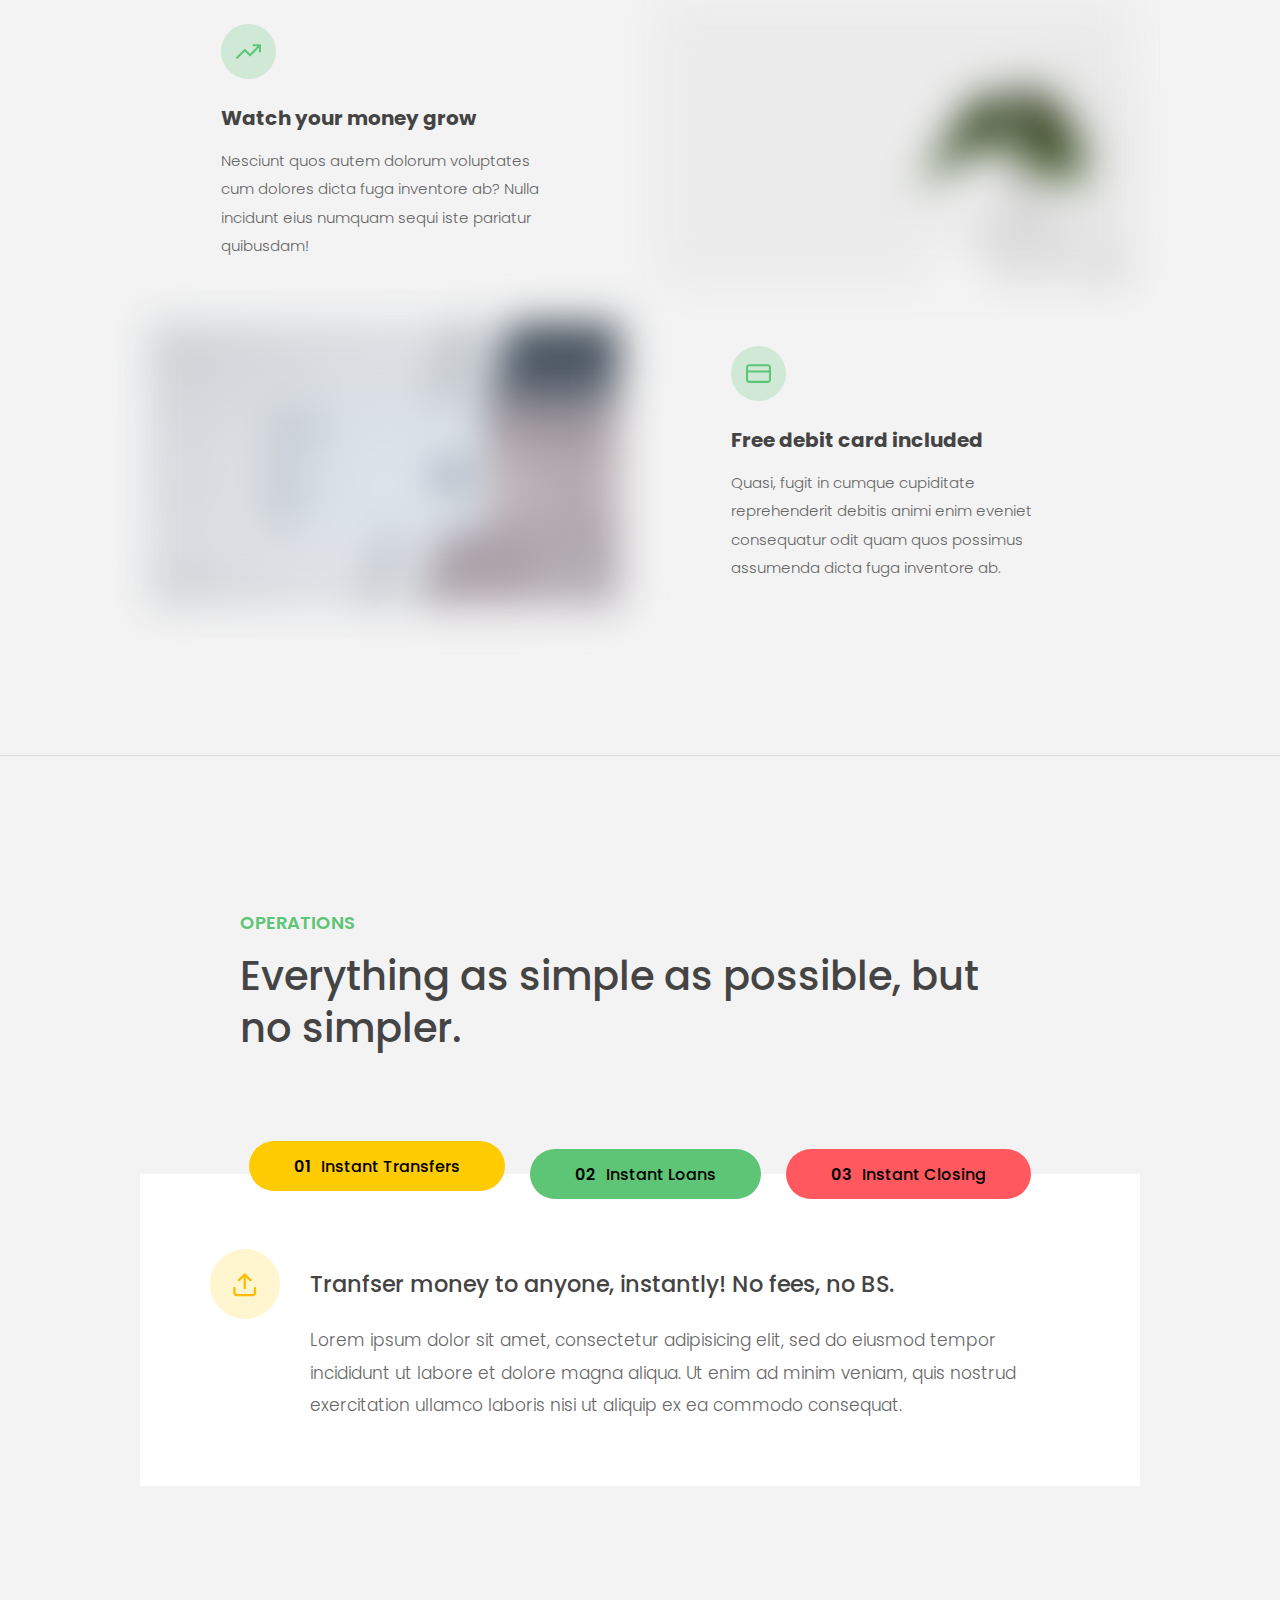
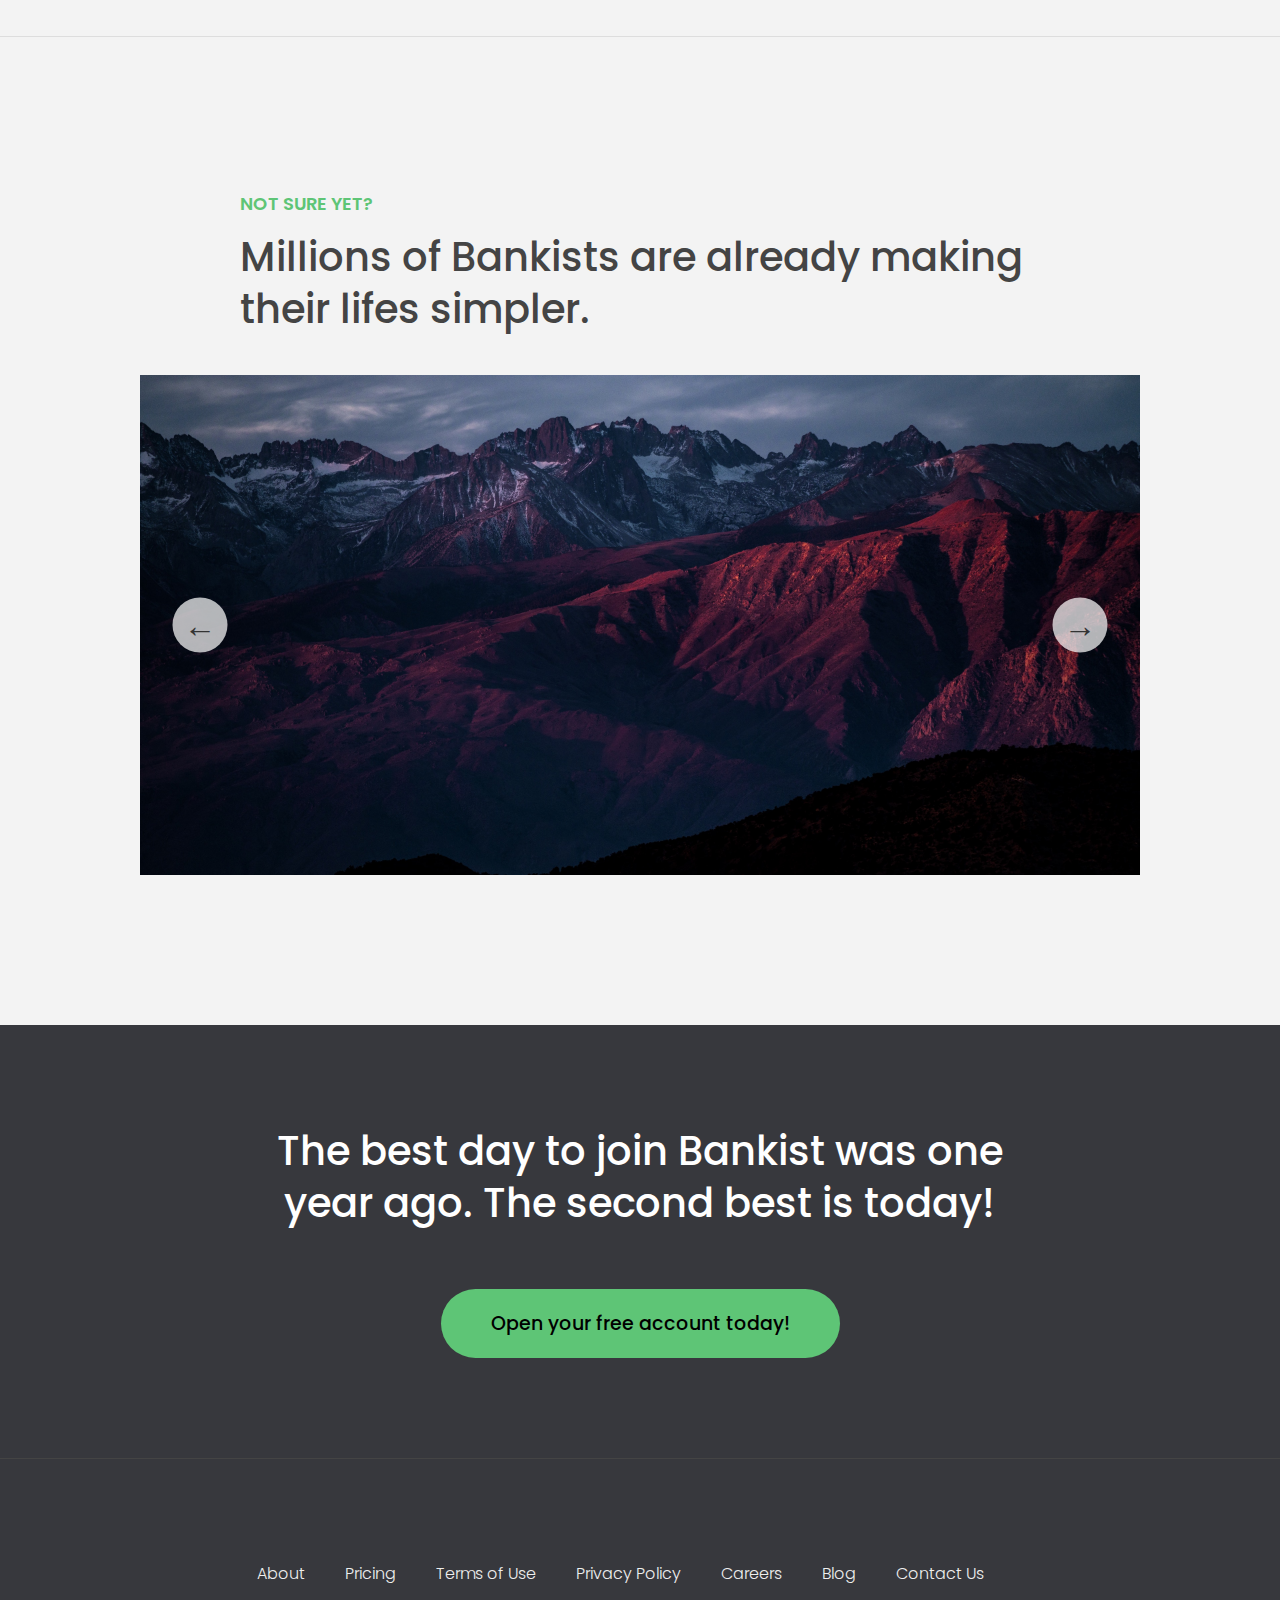
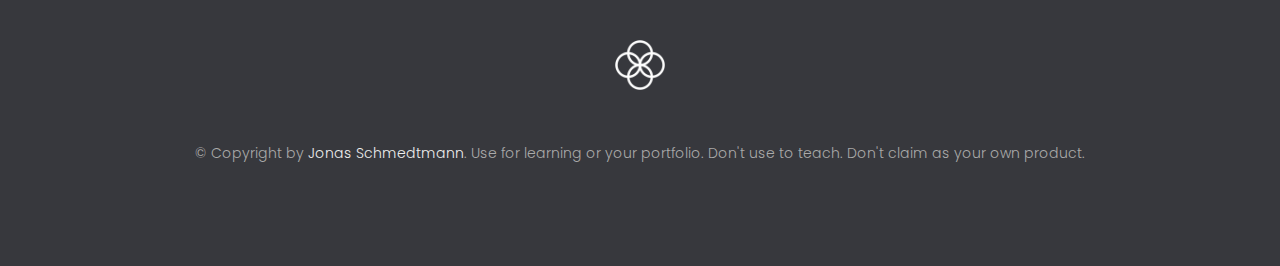
==== commit 950bb726: "refactor code" ====
--- a/index.html
+++ b/index.html
@@ -4,24 +4,19 @@
     <meta charset="UTF-8" />
     <meta name="viewport" content="width=device-width, initial-scale=1.0" />
     <meta http-equiv="X-UA-Compatible" content="ie=edge" />
-    <link rel="shortcut icon" type="image/png" href="img/icon.png" />
+    <link rel="shortcut icon" type="image/png" href="./assets/img/icon.png" />
 
     <link
       href="https://fonts.googleapis.com/css?family=Poppins:300,400,500,600&display=swap"
       rel="stylesheet"
     />
-    <link rel="stylesheet" href="./index.css" />
+    <link rel="stylesheet" href="./assets/css/app.css" />
     <title>Bankist | When Banking meets Minimalist</title>
   </head>
   <body>
     <header class="header">
       <nav class="nav">
-        <img
-          src="img/logo.png"
-          alt="Bankist logo"
-          class="nav__logo"
-          id="logo"
-        />
+        <img src="./assets/img/logo.png" alt="Bankist logo" class="nav__logo" id="logo" />
         <ul class="nav__links">
           <li class="nav__item">
             <a class="nav__link" href="#section--1">Features</a>
@@ -33,11 +28,7 @@
             <a class="nav__link" href="#section--3">Testimonials</a>
           </li>
           <li class="nav__item">
-            <a
-              class="nav__link nav__link--btn btn--show-modal login-btn"
-              href="#"
-              >Open account</a
-            >
+            <a class="nav__link nav__link--btn btn--show-modal login-btn" href="#">Open account</a>
           </li>
         </ul>
       </nav>
@@ -52,80 +43,71 @@
         </h1>
         <h4>A simpler banking experience for a simpler life.</h4>
         <button class="btn--text btn--scroll-to">Learn more &DownArrow;</button>
-        <img
-          src="img/hero.png"
-          class="header__img"
-          alt="Minimalist bank items"
-        />
+        <img src="./assets/img/hero.png" class="header__img" alt="Minimalist bank items" />
       </div>
     </header>
 
     <section class="section" id="section--1">
       <div class="section__title">
         <h2 class="section__description">Features</h2>
-        <h3 class="section__header">
-          Everything you need in a modern bank and more.
-        </h3>
+        <h3 class="section__header">Everything you need in a modern bank and more.</h3>
       </div>
 
       <div class="features">
         <img
-          src="img/digital-lazy.jpg"
-          data-src="img/digital.jpg"
+          src="./assets/img/digital-lazy.jpg"
+          data-src="./assets/img/digital.jpg"
           alt="Computer"
           class="features__img lazy-img"
         />
         <div class="features__feature">
           <div class="features__icon">
             <svg>
-              <use xlink:href="img/icons.svg#icon-monitor"></use>
+              <use xlink:href="./assets/img/icons.svg#icon-monitor"></use>
             </svg>
           </div>
           <h5 class="features__header">100% digital bank</h5>
           <p>
-            Lorem ipsum dolor sit amet consectetur adipisicing elit. Unde alias
-            sint quos? Accusantium a fugiat porro reiciendis saepe quibusdam
-            debitis ducimus.
+            Lorem ipsum dolor sit amet consectetur adipisicing elit. Unde alias sint quos?
+            Accusantium a fugiat porro reiciendis saepe quibusdam debitis ducimus.
           </p>
         </div>
 
         <div class="features__feature">
           <div class="features__icon">
             <svg>
-              <use xlink:href="img/icons.svg#icon-trending-up"></use>
+              <use xlink:href="./assets/img/icons.svg#icon-trending-up"></use>
             </svg>
           </div>
           <h5 class="features__header">Watch your money grow</h5>
           <p>
-            Nesciunt quos autem dolorum voluptates cum dolores dicta fuga
-            inventore ab? Nulla incidunt eius numquam sequi iste pariatur
-            quibusdam!
+            Nesciunt quos autem dolorum voluptates cum dolores dicta fuga inventore ab? Nulla
+            incidunt eius numquam sequi iste pariatur quibusdam!
           </p>
         </div>
         <img
-          src="img/grow-lazy.jpg"
-          data-src="img/grow.jpg"
+          src="./assets/img/grow-lazy.jpg"
+          data-src="./assets/img/grow.jpg"
           alt="Plant"
           class="features__img lazy-img"
         />
 
         <img
-          src="img/card-lazy.jpg"
-          data-src="img/card.jpg"
+          src="./assets/img/card-lazy.jpg"
+          data-src="./assets/img/card.jpg"
           alt="Credit card"
           class="features__img lazy-img"
         />
         <div class="features__feature">
           <div class="features__icon">
             <svg>
-              <use xlink:href="img/icons.svg#icon-credit-card"></use>
+              <use xlink:href="./assets/img/icons.svg#icon-credit-card"></use>
             </svg>
           </div>
           <h5 class="features__header">Free debit card included</h5>
           <p>
-            Quasi, fugit in cumque cupiditate reprehenderit debitis animi enim
-            eveniet consequatur odit quam quos possimus assumenda dicta fuga
-            inventore ab.
+            Quasi, fugit in cumque cupiditate reprehenderit debitis animi enim eveniet consequatur
+            odit quam quos possimus assumenda dicta fuga inventore ab.
           </p>
         </div>
       </div>
@@ -134,9 +116,7 @@
     <section class="section" id="section--2">
       <div class="section__title">
         <h2 class="section__description">Operations</h2>
-        <h3 class="section__header">
-          Everything as simple as possible, but no simpler.
-        </h3>
+        <h3 class="section__header">Everything as simple as possible, but no simpler.</h3>
       </div>
 
       <div class="operations">
@@ -154,55 +134,48 @@
             <span>03</span>Instant Closing
           </button>
         </div>
-        <div
-          class="operations__content operations__content--1 operations__content--active"
-        >
+        <div class="operations__content operations__content--1 operations__content--active">
           <div class="operations__icon operations__icon--1">
             <svg>
-              <use xlink:href="img/icons.svg#icon-upload"></use>
-            </svg>
-          </div>
-          <h5 class="operations__header">
-            Tranfser money to anyone, instantly! No fees, no BS.
-          </h5>
-          <p>
-            Lorem ipsum dolor sit amet, consectetur adipisicing elit, sed do
-            eiusmod tempor incididunt ut labore et dolore magna aliqua. Ut enim
-            ad minim veniam, quis nostrud exercitation ullamco laboris nisi ut
-            aliquip ex ea commodo consequat.
+              <use xlink:href="./assets/img/icons.svg#icon-upload"></use>
+            </svg>
+          </div>
+          <h5 class="operations__header">Tranfser money to anyone, instantly! No fees, no BS.</h5>
+          <p>
+            Lorem ipsum dolor sit amet, consectetur adipisicing elit, sed do eiusmod tempor
+            incididunt ut labore et dolore magna aliqua. Ut enim ad minim veniam, quis nostrud
+            exercitation ullamco laboris nisi ut aliquip ex ea commodo consequat.
           </p>
         </div>
 
         <div class="operations__content operations__content--2">
           <div class="operations__icon operations__icon--2">
             <svg>
-              <use xlink:href="img/icons.svg#icon-home"></use>
+              <use xlink:href="./assets/img/icons.svg#icon-home"></use>
             </svg>
           </div>
           <h5 class="operations__header">
             Buy a home or make your dreams come true, with instant loans.
           </h5>
           <p>
-            Duis aute irure dolor in reprehenderit in voluptate velit esse
-            cillum dolore eu fugiat nulla pariatur. Excepteur sint occaecat
-            cupidatat non proident, sunt in culpa qui officia deserunt mollit
-            anim id est laborum.
+            Duis aute irure dolor in reprehenderit in voluptate velit esse cillum dolore eu fugiat
+            nulla pariatur. Excepteur sint occaecat cupidatat non proident, sunt in culpa qui
+            officia deserunt mollit anim id est laborum.
           </p>
         </div>
         <div class="operations__content operations__content--3">
           <div class="operations__icon operations__icon--3">
             <svg>
-              <use xlink:href="img/icons.svg#icon-user-x"></use>
+              <use xlink:href="./assets/img/icons.svg#icon-user-x"></use>
             </svg>
           </div>
           <h5 class="operations__header">
             No longer need your account? No problem! Close it instantly.
           </h5>
           <p>
-            Excepteur sint occaecat cupidatat non proident, sunt in culpa qui
-            officia deserunt mollit anim id est laborum. Ut enim ad minim
-            veniam, quis nostrud exercitation ullamco laboris nisi ut aliquip ex
-            ea commodo consequat.
+            Excepteur sint occaecat cupidatat non proident, sunt in culpa qui officia deserunt
+            mollit anim id est laborum. Ut enim ad minim veniam, quis nostrud exercitation ullamco
+            laboris nisi ut aliquip ex ea commodo consequat.
           </p>
         </div>
       </div>
@@ -221,15 +194,14 @@
           <div class="testimonial">
             <h5 class="testimonial__header">Best financial decision ever!</h5>
             <blockquote class="testimonial__text">
-              Lorem ipsum dolor sit, amet consectetur adipisicing elit.
-              Accusantium quas quisquam non? Quas voluptate nulla minima
-              deleniti optio ullam nesciunt, numquam corporis et asperiores
-              laboriosam sunt, praesentium suscipit blanditiis. Necessitatibus
-              id alias reiciendis, perferendis facere pariatur dolore veniam
-              autem esse non voluptatem saepe provident nihil molestiae.
+              Lorem ipsum dolor sit, amet consectetur adipisicing elit. Accusantium quas quisquam
+              non? Quas voluptate nulla minima deleniti optio ullam nesciunt, numquam corporis et
+              asperiores laboriosam sunt, praesentium suscipit blanditiis. Necessitatibus id alias
+              reiciendis, perferendis facere pariatur dolore veniam autem esse non voluptatem saepe
+              provident nihil molestiae.
             </blockquote>
             <address class="testimonial__author">
-              <img src="img/user-1.jpg" alt="" class="testimonial__photo" />
+              <img src="./assets/img/user-1.jpg" alt="" class="testimonial__photo" />
               <h6 class="testimonial__name">Aarav Lynn</h6>
               <p class="testimonial__location">San Francisco, USA</p>
             </address>
@@ -238,18 +210,15 @@
 
         <div class="slide slide--2">
           <div class="testimonial">
-            <h5 class="testimonial__header">
-              The last step to becoming a complete minimalist
-            </h5>
+            <h5 class="testimonial__header">The last step to becoming a complete minimalist</h5>
             <blockquote class="testimonial__text">
-              Quisquam itaque deserunt ullam, quia ea repellendus provident,
-              ducimus neque ipsam modi voluptatibus doloremque, corrupti
-              laborum. Incidunt numquam perferendis veritatis neque repellendus.
-              Lorem, ipsum dolor sit amet consectetur adipisicing elit. Illo
+              Quisquam itaque deserunt ullam, quia ea repellendus provident, ducimus neque ipsam
+              modi voluptatibus doloremque, corrupti laborum. Incidunt numquam perferendis veritatis
+              neque repellendus. Lorem, ipsum dolor sit amet consectetur adipisicing elit. Illo
               deserunt exercitationem deleniti.
             </blockquote>
             <address class="testimonial__author">
-              <img src="img/user-2.jpg" alt="" class="testimonial__photo" />
+              <img src="./assets/img/user-2.jpg" alt="" class="testimonial__photo" />
               <h6 class="testimonial__name">Miyah Miles</h6>
               <p class="testimonial__location">London, UK</p>
             </address>
@@ -258,29 +227,24 @@
 
         <div class="slide slide--3">
           <div class="testimonial">
-            <h5 class="testimonial__header">
-              Finally free from old-school banks
-            </h5>
+            <h5 class="testimonial__header">Finally free from old-school banks</h5>
             <blockquote class="testimonial__text">
-              Debitis, nihil sit minus suscipit magni aperiam vel tenetur
-              incidunt commodi architecto numquam omnis nulla autem,
-              necessitatibus blanditiis modi similique quidem. Odio aliquam
-              culpa dicta beatae quod maiores ipsa minus consequatur error sunt,
-              deleniti saepe aliquid quos inventore sequi. Necessitatibus id
-              alias reiciendis, perferendis facere.
+              Debitis, nihil sit minus suscipit magni aperiam vel tenetur incidunt commodi
+              architecto numquam omnis nulla autem, necessitatibus blanditiis modi similique quidem.
+              Odio aliquam culpa dicta beatae quod maiores ipsa minus consequatur error sunt,
+              deleniti saepe aliquid quos inventore sequi. Necessitatibus id alias reiciendis,
+              perferendis facere.
             </blockquote>
             <address class="testimonial__author">
-              <img src="img/user-3.jpg" alt="" class="testimonial__photo" />
+              <img src="./assets/img/user-3.jpg" alt="" class="testimonial__photo" />
               <h6 class="testimonial__name">Francisco Gomes</h6>
               <p class="testimonial__location">Lisbon, Portugal</p>
             </address>
           </div>
         </div>
 
-        <!-- <div class="slide"><img src="img/img-1.jpg" alt="Photo 1" /></div>
-        <div class="slide"><img src="img/img-2.jpg" alt="Photo 2" /></div>
-        <div class="slide"><img src="img/img-3.jpg" alt="Photo 3" /></div>
-        <div class="slide"><img src="img/img-4.jpg" alt="Photo 4" /></div> -->
+        <div class="slide"><img src="./assets/img/img-4.jpg" alt="Photo 4" /></div>
+        -->
         <button class="slider__btn slider__btn--left">&larr;</button>
         <button class="slider__btn slider__btn--right">&rarr;</button>
         <div class="dots"></div>
@@ -290,8 +254,7 @@
     <section class="section section--sign-up">
       <div class="section__title">
         <h3 class="section__header">
-          The best day to join Bankist was one year ago. The second best is
-          today!
+          The best day to join Bankist was one year ago. The second best is today!
         </h3>
       </div>
       <button class="btn btn--show-modal">Open your free account today!</button>
@@ -321,7 +284,7 @@
           <a class="footer__link" href="#">Contact Us</a>
         </li>
       </ul>
-      <img src="img/icon.png" alt="Logo" class="footer__logo" />
+      <img src="./assets/img/icon.png" alt="Logo" class="footer__logo" />
       <p class="footer__copyright">
         &copy; Copyright by
         <a
@@ -329,8 +292,7 @@
           target="_blank"
           href="https://twitter.com/jonasschmedtman"
           >Jonas Schmedtmann</a
-        >. Use for learning or your portfolio. Don't use to teach. Don't claim
-        as your own product.
+        >. Use for learning or your portfolio. Don't use to teach. Don't claim as your own product.
       </p>
     </footer>
 
@@ -341,17 +303,15 @@
         in just <span class="highlight">5 minutes</span>
       </h2>
       <form class="modal__form">
-        <label>First Name</label>
-        <input type="text" class="firstname" />
-        <label>Last Name</label>
-        <input type="text" class="lastname" />
-        <label>Email Address</label>
-        <input type="email" class="email" />
+        <label>User Name</label>
+        <input type="text" class="username" />
+        <label>Password</label>
+        <input type="password" class="password" />
         <button class="btn btn-login">Next step &rarr;</button>
       </form>
     </div>
     <div class="overlay hidden"></div>
 
-    <script src="./index.js"></script>
+    <script type="module" src="./app.js"></script>
   </body>
 </html>
--- a/assets/css/app.css
+++ b/assets/css/app.css
@@ -0,0 +1,678 @@
+/* The page is NOT responsive. You can implement responsiveness yourself if you wanna have some fun 😃 */
+
+:root {
+  --color-primary: #5ec576;
+  --color-secondary: #ffcb03;
+  --color-tertiary: #ff585f;
+  --color-primary-darker: #4bbb7d;
+  --color-secondary-darker: #ffbb00;
+  --color-tertiary-darker: #fd424b;
+  --color-primary-opacity: #5ec5763a;
+  --color-secondary-opacity: #ffcd0331;
+  --color-tertiary-opacity: #ff58602d;
+  --gradient-primary: linear-gradient(to top left, #39b385, #9be15d);
+  --gradient-secondary: linear-gradient(to top left, #ffb003, #ffcb03);
+}
+
+* {
+  margin: 0;
+  padding: 0;
+  box-sizing: inherit;
+}
+
+html {
+  font-size: 62.5%;
+  box-sizing: border-box;
+}
+
+body {
+  font-family: "Poppins", sans-serif;
+  font-weight: 300;
+  color: #444;
+  line-height: 1.9;
+  background-color: #f3f3f3;
+}
+
+/* GENERAL ELEMENTS */
+.section {
+  padding: 15rem 3rem;
+  border-top: 1px solid #ddd;
+
+  transition: transform 1s, opacity 1s;
+}
+
+.section--hidden {
+  opacity: 0;
+  transform: translateY(8rem);
+}
+
+.section__title {
+  max-width: 80rem;
+  margin: 0 auto 8rem auto;
+}
+
+.section__description {
+  font-size: 1.8rem;
+  font-weight: 600;
+  text-transform: uppercase;
+  color: var(--color-primary);
+  margin-bottom: 1rem;
+}
+
+.section__header {
+  font-size: 4rem;
+  line-height: 1.3;
+  font-weight: 500;
+}
+
+.btn {
+  display: inline-block;
+  background-color: var(--color-primary);
+  font-size: 1.6rem;
+  font-family: inherit;
+  font-weight: 500;
+  border: none;
+  padding: 1.25rem 4.5rem;
+  border-radius: 10rem;
+  cursor: pointer;
+  transition: all 0.3s;
+}
+
+.btn:hover {
+  background-color: var(--color-primary-darker);
+}
+
+.btn--text {
+  display: inline-block;
+  background: none;
+  font-size: 1.7rem;
+  font-family: inherit;
+  font-weight: 500;
+  color: var(--color-primary);
+  border: none;
+  border-bottom: 1px solid currentColor;
+  padding-bottom: 2px;
+  cursor: pointer;
+  transition: all 0.3s;
+}
+
+p {
+  color: #666;
+}
+
+/* This is BAD for accessibility! Don't do in the real world! */
+button:focus {
+  outline: none;
+}
+
+img {
+  transition: filter 0.5s;
+}
+
+.lazy-img {
+  filter: blur(20px);
+}
+
+/* NAVIGATION */
+.nav {
+  display: flex;
+  justify-content: space-between;
+  align-items: center;
+  height: 9rem;
+  width: 100%;
+  padding: 0 6rem;
+  z-index: 100;
+}
+
+/* nav and stickly class at the same time */
+.nav.sticky {
+  position: fixed;
+  background-color: rgba(255, 255, 255, 0.95);
+}
+
+.nav__logo {
+  height: 4.5rem;
+  transition: all 0.3s;
+}
+
+.nav__links {
+  display: flex;
+  align-items: center;
+  list-style: none;
+}
+
+.nav__item {
+  margin-left: 4rem;
+}
+
+.nav__link:link,
+.nav__link:visited {
+  font-size: 1.7rem;
+  font-weight: 400;
+  color: inherit;
+  text-decoration: none;
+  display: block;
+  transition: all 0.3s;
+}
+
+.nav__link--btn:link,
+.nav__link--btn:visited {
+  padding: 0.8rem 2.5rem;
+  border-radius: 3rem;
+  background-color: var(--color-primary);
+  color: #222;
+}
+
+.nav__link--btn:hover,
+.nav__link--btn:active {
+  color: inherit;
+  background-color: var(--color-primary-darker);
+  color: #333;
+}
+
+/* HEADER */
+.header {
+  padding: 0 3rem;
+  height: 100vh;
+  display: flex;
+  flex-direction: column;
+  align-items: center;
+}
+
+.header__title {
+  flex: 1;
+
+  max-width: 115rem;
+  display: grid;
+  grid-template-columns: 3fr 2fr;
+  row-gap: 3rem;
+  align-content: center;
+  justify-content: center;
+
+  align-items: start;
+  justify-items: start;
+}
+
+h1 {
+  font-size: 5.5rem;
+  line-height: 1.35;
+}
+
+h4 {
+  font-size: 2.4rem;
+  font-weight: 500;
+}
+
+.header__img {
+  width: 100%;
+  grid-column: 2 / 3;
+  grid-row: 1 / span 4;
+  transform: translateY(-6rem);
+}
+
+.highlight {
+  position: relative;
+}
+
+.highlight::after {
+  display: block;
+  content: "";
+  position: absolute;
+  bottom: 0;
+  left: 0;
+  height: 100%;
+  width: 100%;
+  z-index: -1;
+  opacity: 0.7;
+  transform: scale(1.07, 1.05) skewX(-15deg);
+  background-image: var(--gradient-primary);
+}
+
+/* FEATURES */
+.features {
+  display: grid;
+  grid-template-columns: 1fr 1fr;
+  gap: 4rem;
+  margin: 0 12rem;
+}
+
+.features__img {
+  width: 100%;
+}
+
+.features__feature {
+  align-self: center;
+  justify-self: center;
+  width: 70%;
+  font-size: 1.5rem;
+}
+
+.features__icon {
+  display: flex;
+  align-items: center;
+  justify-content: center;
+  background-color: var(--color-primary-opacity);
+  height: 5.5rem;
+  width: 5.5rem;
+  border-radius: 50%;
+  margin-bottom: 2rem;
+}
+
+.features__icon svg {
+  height: 2.5rem;
+  width: 2.5rem;
+  fill: var(--color-primary);
+}
+
+.features__header {
+  font-size: 2rem;
+  margin-bottom: 1rem;
+}
+
+/* OPERATIONS */
+.operations {
+  max-width: 100rem;
+  margin: 12rem auto 0 auto;
+
+  background-color: #fff;
+}
+
+.operations__tab-container {
+  display: flex;
+  justify-content: center;
+}
+
+.operations__tab {
+  margin-right: 2.5rem;
+  transform: translateY(-50%);
+}
+
+.operations__tab span {
+  margin-right: 1rem;
+  font-weight: 600;
+  display: inline-block;
+}
+
+.operations__tab--1 {
+  background-color: var(--color-secondary);
+}
+
+.operations__tab--1:hover {
+  background-color: var(--color-secondary-darker);
+}
+
+.operations__tab--3 {
+  background-color: var(--color-tertiary);
+  margin: 0;
+}
+
+.operations__tab--3:hover {
+  background-color: var(--color-tertiary-darker);
+}
+
+.operations__tab--active {
+  transform: translateY(-66%);
+}
+
+.operations__content {
+  display: none;
+
+  /* JUST PRESENTATIONAL */
+  font-size: 1.7rem;
+  padding: 2.5rem 7rem 6.5rem 7rem;
+}
+
+.operations__content--active {
+  display: grid;
+  grid-template-columns: 7rem 1fr;
+  column-gap: 3rem;
+  row-gap: 0.5rem;
+}
+
+.operations__header {
+  font-size: 2.25rem;
+  font-weight: 500;
+  align-self: center;
+}
+
+.operations__icon {
+  display: flex;
+  align-items: center;
+  justify-content: center;
+  height: 7rem;
+  width: 7rem;
+  border-radius: 50%;
+}
+
+.operations__icon svg {
+  height: 2.75rem;
+  width: 2.75rem;
+}
+
+.operations__content p {
+  grid-column: 2;
+}
+
+.operations__icon--1 {
+  background-color: var(--color-secondary-opacity);
+}
+.operations__icon--2 {
+  background-color: var(--color-primary-opacity);
+}
+.operations__icon--3 {
+  background-color: var(--color-tertiary-opacity);
+}
+.operations__icon--1 svg {
+  fill: var(--color-secondary-darker);
+}
+.operations__icon--2 svg {
+  fill: var(--color-primary);
+}
+.operations__icon--3 svg {
+  fill: var(--color-tertiary);
+}
+
+/* SLIDER */
+.slider {
+  max-width: 100rem;
+  height: 50rem;
+  margin: 0 auto;
+  position: relative;
+
+  /* IN THE END */
+  overflow: hidden;
+}
+
+.slide {
+  position: absolute;
+  top: 0;
+  width: 100%;
+  height: 50rem;
+
+  display: flex;
+  align-items: center;
+  justify-content: center;
+
+  /* THIS creates the animation! */
+  transition: transform 1s;
+}
+
+.slide > img {
+  /* Only for images that have different size than slide */
+  width: 100%;
+  height: 100%;
+  object-fit: cover;
+}
+
+.slider__btn {
+  position: absolute;
+  top: 50%;
+  z-index: 10;
+
+  border: none;
+  background: rgba(255, 255, 255, 0.7);
+  font-family: inherit;
+  color: #333;
+  border-radius: 50%;
+  height: 5.5rem;
+  width: 5.5rem;
+  font-size: 3.25rem;
+  cursor: pointer;
+}
+
+.slider__btn--left {
+  left: 6%;
+  transform: translate(-50%, -50%);
+}
+
+.slider__btn--right {
+  right: 6%;
+  transform: translate(50%, -50%);
+}
+
+.dots {
+  position: absolute;
+  bottom: 5%;
+  left: 50%;
+  transform: translateX(-50%);
+  display: flex;
+}
+
+.dots__dot {
+  border: none;
+  background-color: #b9b9b9;
+  opacity: 0.7;
+  height: 1rem;
+  width: 1rem;
+  border-radius: 50%;
+  margin-right: 1.75rem;
+  cursor: pointer;
+  transition: all 0.5s;
+
+  /* Only necessary when overlying images */
+  /* box-shadow: 0 0.6rem 1.5rem rgba(0, 0, 0, 0.7); */
+}
+
+.dots__dot:last-child {
+  margin: 0;
+}
+
+.dots__dot--active {
+  /* background-color: #fff; */
+  background-color: #888;
+  opacity: 1;
+}
+
+/* TESTIMONIALS */
+.testimonial {
+  width: 65%;
+  position: relative;
+}
+
+.testimonial::before {
+  content: "\201C";
+  position: absolute;
+  top: -5.7rem;
+  left: -6.8rem;
+  line-height: 1;
+  font-size: 20rem;
+  font-family: inherit;
+  color: var(--color-primary);
+  z-index: -1;
+}
+
+.testimonial__header {
+  font-size: 2.25rem;
+  font-weight: 500;
+  margin-bottom: 1.5rem;
+}
+
+.testimonial__text {
+  font-size: 1.7rem;
+  margin-bottom: 3.5rem;
+  color: #666;
+}
+
+.testimonial__author {
+  margin-left: 3rem;
+  font-style: normal;
+
+  display: grid;
+  grid-template-columns: 6.5rem 1fr;
+  column-gap: 2rem;
+}
+
+.testimonial__photo {
+  grid-row: 1 / span 2;
+  width: 6.5rem;
+  border-radius: 50%;
+}
+
+.testimonial__name {
+  font-size: 1.7rem;
+  font-weight: 500;
+  align-self: end;
+  margin: 0;
+}
+
+.testimonial__location {
+  font-size: 1.5rem;
+}
+
+.section__title--testimonials {
+  margin-bottom: 4rem;
+}
+
+/* SIGNUP */
+.section--sign-up {
+  background-color: #37383d;
+  border-top: none;
+  border-bottom: 1px solid #444;
+  text-align: center;
+  padding: 10rem 3rem;
+}
+
+.section--sign-up .section__header {
+  color: #fff;
+  text-align: center;
+}
+
+.section--sign-up .section__title {
+  margin-bottom: 6rem;
+}
+
+.section--sign-up .btn {
+  font-size: 1.9rem;
+  padding: 2rem 5rem;
+}
+
+/* FOOTER */
+.footer {
+  padding: 10rem 3rem;
+  background-color: #37383d;
+}
+
+.footer__nav {
+  list-style: none;
+  display: flex;
+  justify-content: center;
+  margin-bottom: 5rem;
+}
+
+.footer__item {
+  margin-right: 4rem;
+}
+
+.footer__link {
+  font-size: 1.6rem;
+  color: #eee;
+  text-decoration: none;
+}
+
+.footer__logo {
+  height: 5rem;
+  display: block;
+  margin: 0 auto;
+  margin-bottom: 5rem;
+}
+
+.footer__copyright {
+  font-size: 1.4rem;
+  color: #aaa;
+  text-align: center;
+}
+
+.footer__copyright .footer__link {
+  font-size: 1.4rem;
+}
+
+/* MODAL WINDOW */
+.modal {
+  position: fixed;
+  top: 50%;
+  left: 50%;
+  transform: translate(-50%, -50%);
+  max-width: 60rem;
+  background-color: #f3f3f3;
+  padding: 5rem 6rem;
+  box-shadow: 0 4rem 6rem rgba(0, 0, 0, 0.3);
+  z-index: 1000;
+  transition: all 0.5s;
+}
+
+.overlay {
+  position: fixed;
+  top: 0;
+  left: 0;
+  width: 100%;
+  height: 100%;
+  background-color: rgba(0, 0, 0, 0.5);
+  backdrop-filter: blur(4px);
+  z-index: 100;
+  transition: all 0.5s;
+}
+
+.modal__header {
+  font-size: 3.25rem;
+  margin-bottom: 4.5rem;
+  line-height: 1.5;
+}
+
+.modal__form {
+  margin: 0 3rem;
+  display: grid;
+  grid-template-columns: 1fr 2fr;
+  align-items: center;
+  gap: 2.5rem;
+}
+
+.modal__form label {
+  font-size: 1.7rem;
+  font-weight: 500;
+}
+
+.modal__form input {
+  font-size: 1.7rem;
+  padding: 1rem 1.5rem;
+  border: 1px solid #ddd;
+  border-radius: 0.5rem;
+}
+
+.modal__form button {
+  grid-column: 1 / span 2;
+  justify-self: center;
+  margin-top: 1rem;
+}
+
+.btn--close-modal {
+  font-family: inherit;
+  color: inherit;
+  position: absolute;
+  top: 0.5rem;
+  right: 2rem;
+  font-size: 4rem;
+  cursor: pointer;
+  border: none;
+  background: none;
+}
+
+.hidden {
+  visibility: hidden;
+  opacity: 0;
+}
+
+/* COOKIE MESSAGE */
+.cookie-message {
+  display: flex;
+  align-items: center;
+  justify-content: space-evenly;
+  width: 100%;
+  background-color: white;
+  color: #bbb;
+  font-size: 1.5rem;
+  font-weight: 400;
+}
+
+.btn--close-cookie {
+  color: #444;
+}
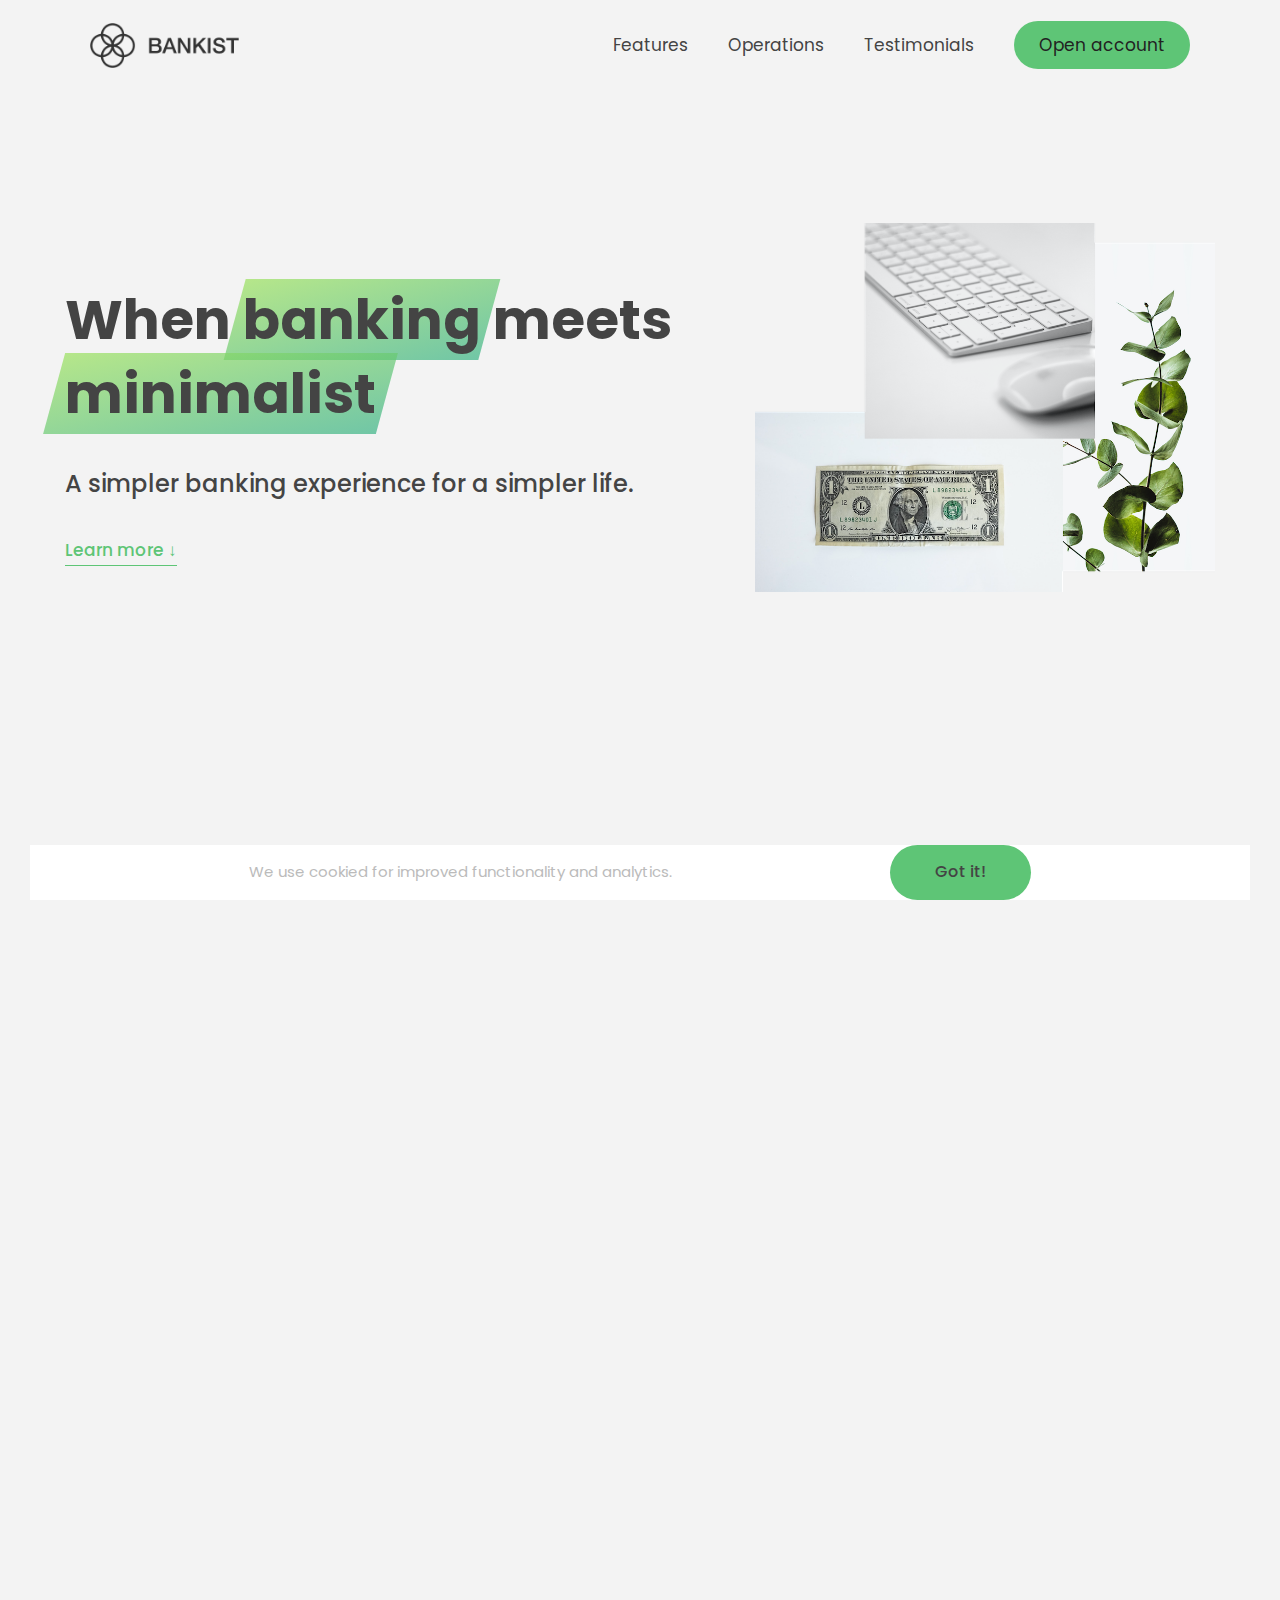
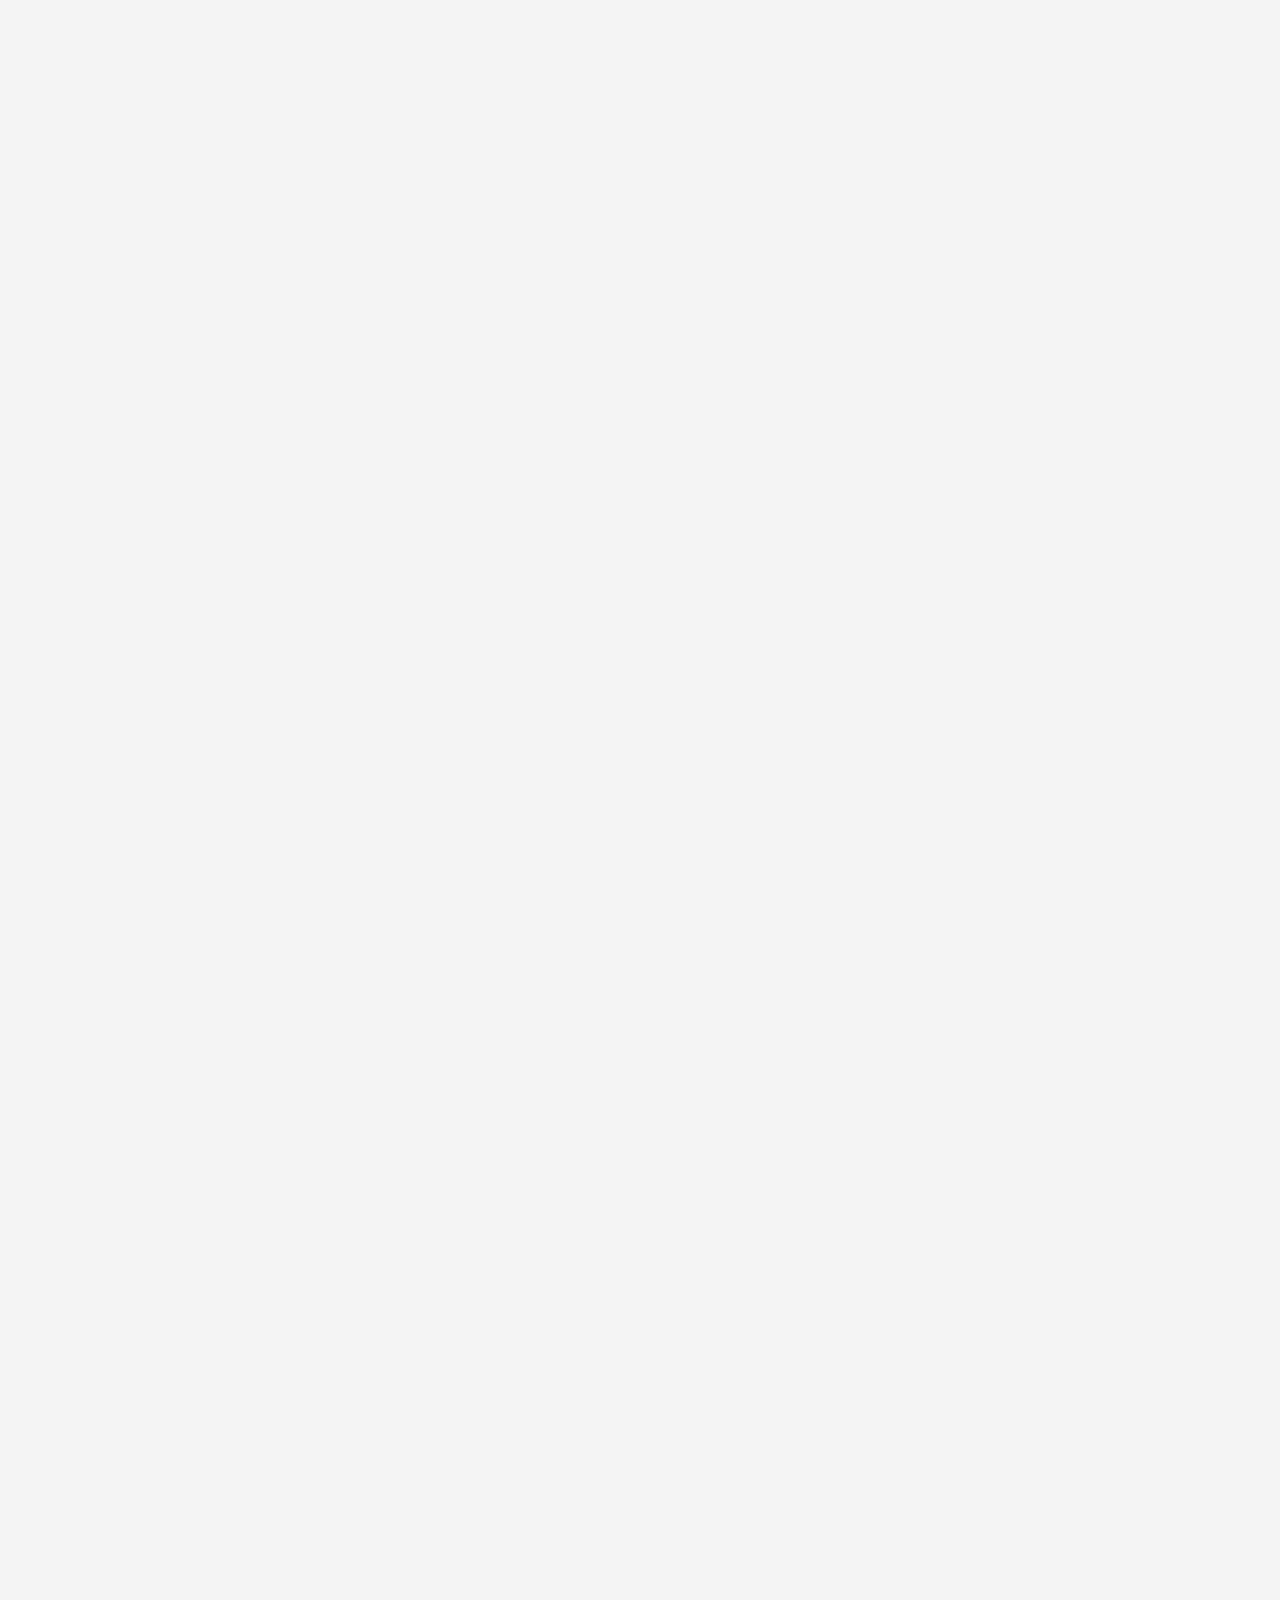
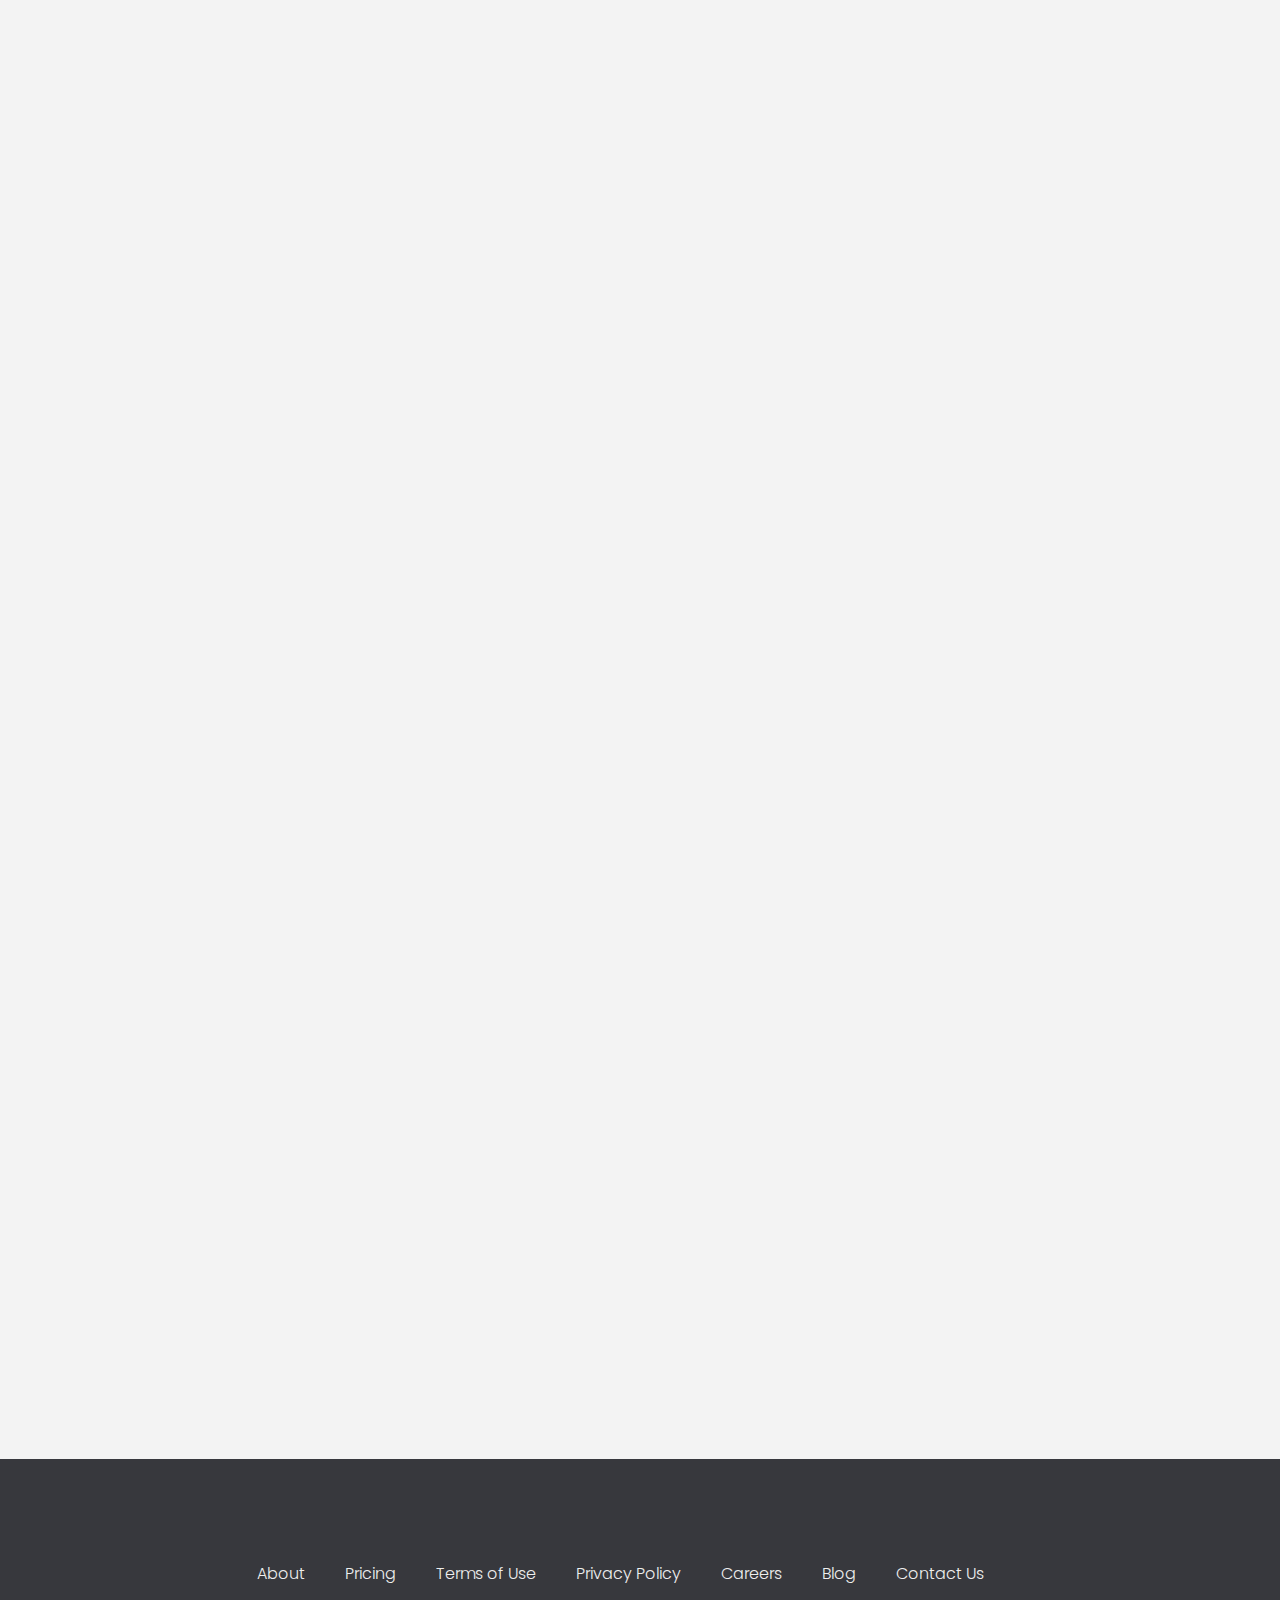
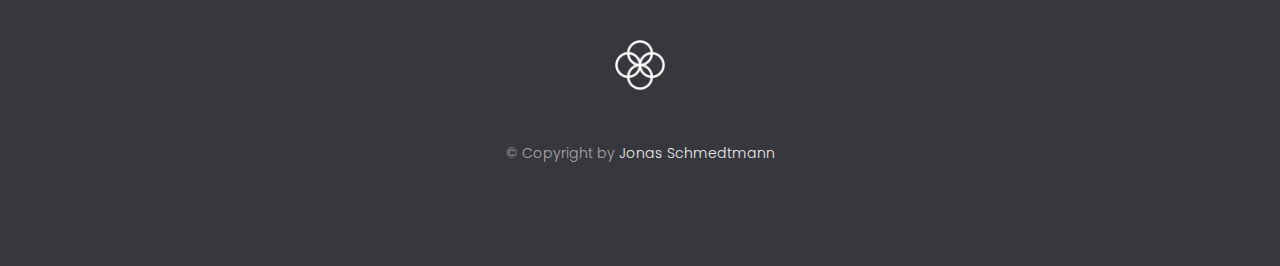
==== commit dc3d540f: "make complete" ====
--- a/index.html
+++ b/index.html
@@ -243,7 +243,7 @@
           </div>
         </div>
 
-        <div class="slide"><img src="./assets/img/img-4.jpg" alt="Photo 4" /></div>
+        <!-- <div class="slide"><img src="./assets/img/img-4.jpg" alt="Photo 4" /></div> -->
         -->
         <button class="slider__btn slider__btn--left">&larr;</button>
         <button class="slider__btn slider__btn--right">&rarr;</button>
@@ -292,7 +292,7 @@
           target="_blank"
           href="https://twitter.com/jonasschmedtman"
           >Jonas Schmedtmann</a
-        >. Use for learning or your portfolio. Don't use to teach. Don't claim as your own product.
+        >
       </p>
     </footer>
 
@@ -304,14 +304,14 @@
       </h2>
       <form class="modal__form">
         <label>User Name</label>
-        <input type="text" class="username" />
+        <input type="text" placeholder="Jonas Schmedtmann" class="username" />
         <label>Password</label>
-        <input type="password" class="password" />
+        <input type="password" placeholder="1111" class="password" />
         <button class="btn btn-login">Next step &rarr;</button>
       </form>
     </div>
     <div class="overlay hidden"></div>
 
-    <script type="module" src="./app.js"></script>
+    <script type="module" src="./src/app.js"></script>
   </body>
 </html>
